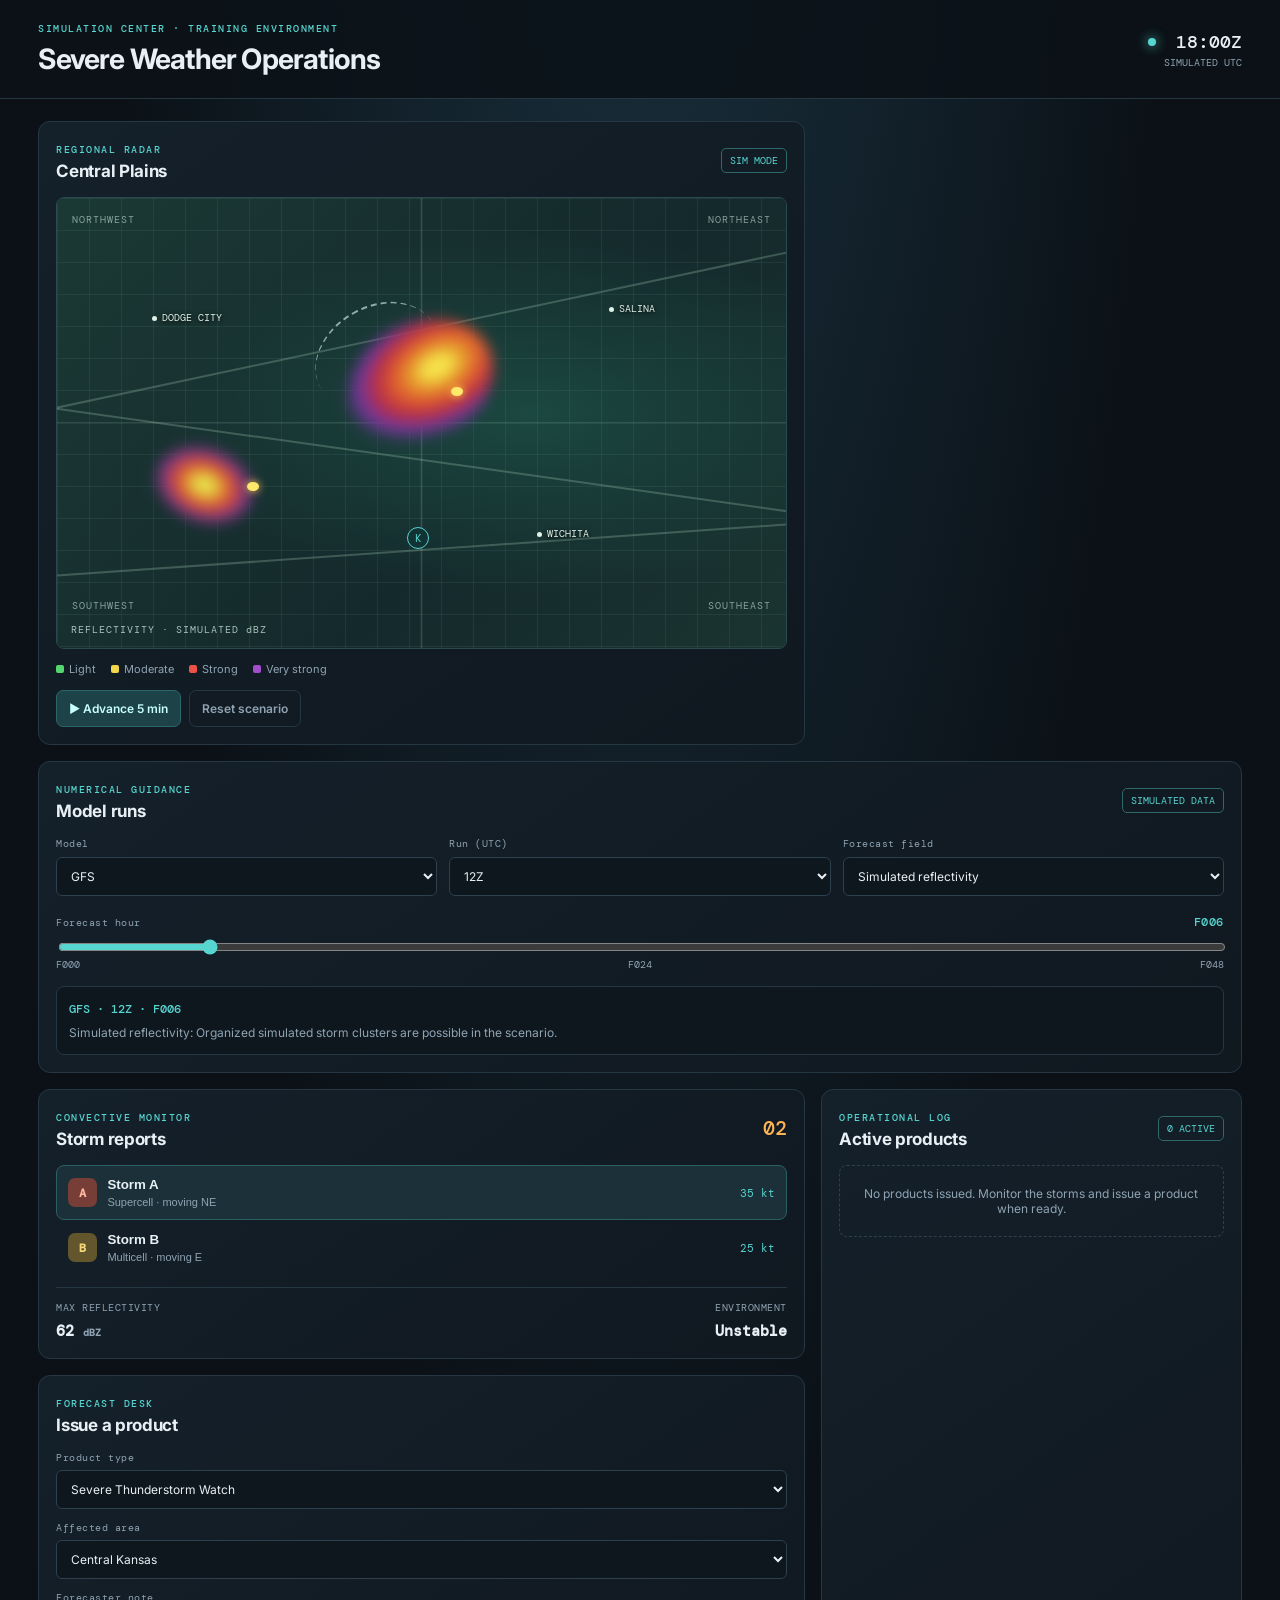
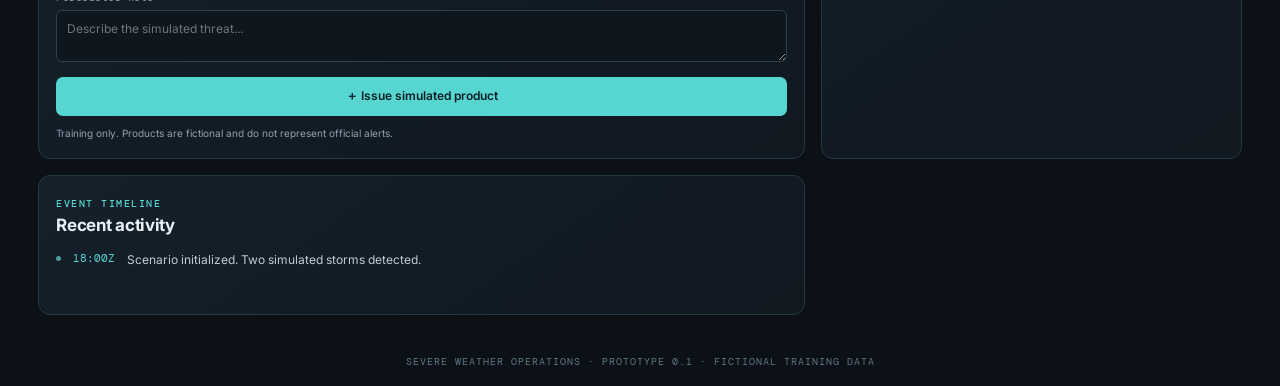
==== frontend/index.html @ 9a671270 "Load app.js as a module entry point" ====
<!doctype html>
<html lang="en">
<head>
  <meta charset="utf-8">
  <meta name="viewport" content="width=device-width, initial-scale=1">
  <meta name="theme-color" content="#101820">
  <title>Severe Weather Operations</title>
  <link rel="stylesheet" href="css/style.css">
</head>
<body>
  <header class="topbar">
    <div><div class="eyebrow">SIMULATION CENTER · TRAINING ENVIRONMENT</div><h1>Severe Weather Operations</h1></div>
    <div class="clock"><span class="live-dot"></span><span id="sim-time">18:00Z</span><small>SIMULATED UTC</small></div>
  </header>
  <main class="layout">
    <section class="map-panel panel">
      <div class="panel-head"><div><span class="eyebrow">REGIONAL RADAR</span><h2>Central Plains</h2></div><span class="pill">SIM MODE</span></div>
      <div class="map-wrap">
        <div class="map-grid" id="map-grid" aria-label="Simulated radar map">
          <div class="map-label label-nw">NORTHWEST</div><div class="map-label label-ne">NORTHEAST</div>
          <div class="map-label label-sw">SOUTHWEST</div><div class="map-label label-se">SOUTHEAST</div>
          <div class="state-line line-one"></div><div class="state-line line-two"></div><div class="state-line line-three"></div>
          <div class="storm storm-a" title="Storm A"></div><div class="storm storm-b" title="Storm B"></div>
          <div class="storm-core core-a"></div><div class="storm-core core-b"></div>
          <div class="storm-track"></div>
          <div class="city city-one">DODGE CITY</div><div class="city city-two">SALINA</div><div class="city city-three">WICHITA</div>
          <div class="radar-site">K</div>
          <div class="map-footer">REFLECTIVITY · SIMULATED dBZ</div>
        </div>
      </div>
      <div class="legend"><span><i class="legend-swatch green"></i>Light</span><span><i class="legend-swatch yellow"></i>Moderate</span><span><i class="legend-swatch red"></i>Strong</span><span><i class="legend-swatch purple"></i>Very strong</span></div>
      <div class="map-controls"><button id="advance-btn" class="button secondary">▶ Advance 5 min</button><button id="reset-btn" class="button ghost">Reset scenario</button></div>
    </section>
    <section class="panel model-panel">
      <div class="panel-head"><div><span class="eyebrow">NUMERICAL GUIDANCE</span><h2>Model runs</h2></div><span class="pill">SIMULATED DATA</span></div>
      <div class="model-controls">
        <div><label for="model-name">Model</label><select id="model-name"><option value="GFS">GFS</option><option value="ECMWF">ECMWF</option><option value="ICON">ICON</option></select></div>
        <div><label for="model-run">Run (UTC)</label><select id="model-run"><option>00Z</option><option>06Z</option><option selected>12Z</option><option>18Z</option></select></div>
        <div><label for="model-field">Forecast field</label><select id="model-field"><option value="reflectivity">Simulated reflectivity</option><option value="cape">CAPE</option><option value="shear">0–6 km bulk shear</option><option value="precip">Accumulated precipitation</option></select></div>
      </div>
      <div class="forecast-step"><label for="forecast-hour">Forecast hour <strong id="forecast-hour-label">F006</strong></label><input id="forecast-hour" type="range" min="0" max="48" step="3" value="6"><div class="range-labels"><span>F000</span><span>F024</span><span>F048</span></div></div>
      <div class="model-summary" aria-live="polite"><strong id="model-summary-title">GFS · 12Z · F006</strong><p id="model-summary-text">Simulated guidance only. Select a field and forecast hour to inspect the scenario.</p></div>
    </section>
    <aside class="side-column">
      <section class="panel storm-panel"><div class="panel-head"><div><span class="eyebrow">CONVECTIVE MONITOR</span><h2>Storm reports</h2></div><span id="storm-count" class="count">02</span></div>
        <button class="storm-row selected" data-storm="A"><span class="storm-icon">A</span><span><strong>Storm A</strong><small>Supercell · moving NE</small></span><b id="storm-a-speed">35 kt</b></button>
        <button class="storm-row" data-storm="B"><span class="storm-icon storm-icon-b">B</span><span><strong>Storm B</strong><small>Multicell · moving E</small></span><b>25 kt</b></button>
        <div class="metrics"><div><small>MAX REFLECTIVITY</small><strong id="max-dbz">62 <em>dBZ</em></strong></div><div><small>ENVIRONMENT</small><strong>Unstable</strong></div></div>
      </section>
      <section class="panel products-panel"><div class="panel-head"><div><span class="eyebrow">FORECAST DESK</span><h2>Issue a product</h2></div></div>
        <label for="product-type">Product type</label><select id="product-type"><option value="Watch">Severe Thunderstorm Watch</option><option value="Warning">Severe Thunderstorm Warning</option><option value="Statement">Storm Statement</option><option value="Discussion">Mesoscale Discussion</option></select>
        <label for="product-area">Affected area</label><select id="product-area"><option>Central Kansas</option><option>South-central Kansas</option><option>North-central Kansas</option><option>Entire forecast area</option></select>
        <label for="product-text">Forecaster note</label><textarea id="product-text" rows="2" placeholder="Describe the simulated threat..."></textarea>
        <button id="issue-btn" class="button primary">＋ Issue simulated product</button>
        <p class="fine-print">Training only. Products are fictional and do not represent official alerts.</p>
      </section>
    </aside>
    <section class="panel active-panel"><div class="panel-head"><div><span class="eyebrow">OPERATIONAL LOG</span><h2>Active products</h2></div><span id="product-count" class="pill">0 ACTIVE</span></div><div id="product-list" class="product-list"><div class="empty-state">No products issued. Monitor the storms and issue a product when ready.</div></div></section>
    <section class="panel log-panel"><div class="panel-head"><div><span class="eyebrow">EVENT TIMELINE</span><h2>Recent activity</h2></div></div><ol id="event-log" class="event-log"><li><time>18:00Z</time><span>Scenario initialized. Two simulated storms detected.</span></li></ol></section>
  </main>
  <footer>SEVERE WEATHER OPERATIONS · PROTOTYPE 0.1 · FICTIONAL TRAINING DATA</footer>
  <script type="module" src="js/app.js"></script>
</body>
</html>
---- frontend/css/style.css ----
@import url('https://fonts.googleapis.com/css2?family=DM+Mono:wght@400;500&family=Inter:wght@400;500;600;700;800&display=swap');
:root{
  color-scheme:dark;
  --bg:#0b1117;
  --panel:#121c25;
  --panel2:#17232e;
  --line:#263744;
  --text:#e8f0f5;
  --muted:#8fa3b2;
  --cyan:#57d5d0;
  --orange:#ffb454;
  --red:#ff6868
}
*{
  box-sizing:border-box
}
body{
  margin:0;
  background:radial-gradient(ellipse at 50% -30%,#1b3442 0,transparent 60%),var(--bg);
  color:var(--text);
  font-family:Inter,system-ui,sans-serif;
  font-size:14px
}
.topbar{
  padding:22px 3vw;
  display:flex;
  justify-content:space-between;
  align-items:center;
  border-bottom:1px solid var(--line);
  background:#0b1117d9
}
.eyebrow{
  font:500 10px 'DM Mono',monospace;
  letter-spacing:1.5px;
  color:var(--cyan)
}
h1{
  font-size:clamp(20px,2.2vw,30px);
  margin:7px 0 0;
  letter-spacing:-.8px
}
h2{
  font-size:17px;
  margin:5px 0 0;
  letter-spacing:-.3px
}
.clock{
  text-align:right;
  display:grid;
  grid-template-columns:auto auto;
  gap:2px 8px;
  align-items:center;
  font:500 18px 'DM Mono',monospace
}
.clock small{
  grid-column:2;
  color:var(--muted);
  font:10px 'DM Mono',monospace
}
.live-dot{
  width:8px;
  height:8px;
  border-radius:50%;
  background:var(--cyan);
  box-shadow:0 0 12px var(--cyan)
}
.layout{
  padding:22px 3vw;
  display:grid;
  grid-template-columns:minmax(0,1.55fr) minmax(300px,.85fr);
  gap:16px;
  max-width:1600px;
  margin:auto
}
.panel{
  background:linear-gradient(145deg,#14202a,#101820);
  border:1px solid var(--line);
  border-radius:12px;
  padding:17px;
  min-width:0
}
.panel-head{
  display:flex;
  align-items:center;
  justify-content:space-between;
  margin-bottom:16px
}
.pill{
  font:10px 'DM Mono',monospace;
  color:var(--cyan);
  border:1px solid #2e6868;
  padding:5px 8px;
  border-radius:5px
}
.map-panel{
  grid-row:span 2
}
.map-wrap{
  border:1px solid #2b4a50;
  border-radius:8px;
  overflow:hidden
}
.map-grid{
  height:450px;
  position:relative;
  overflow:hidden;
  background-color:#142c2c;
  background-image:linear-gradient(#7eb8a51a 1px,transparent 1px),linear-gradient(90deg,#7eb8a51a 1px,transparent 1px),radial-gradient(ellipse at 65% 48%,#1b4840 0,transparent 55%),linear-gradient(130deg,#1b3934,#14292c 60%,#1a3430);
  background-size:32px 32px,32px 32px,auto,auto
}
.map-grid:after{
  content:"";
  position:absolute;
  inset:0;
  background:linear-gradient(90deg,transparent 49.8%,#b7d5cb30 50%,transparent 50.2%),linear-gradient(transparent 49.8%,#b7d5cb30 50%,transparent 50.2%);
  pointer-events:none
}
.state-line{
  position:absolute;
  border:1px solid #a3c9b44a;
  transform:rotate(-12deg);
  width:120%;
  left:-10%;
  height:1px
}
.line-one{
  top:29%
}
.line-two{
  top:58%;
  transform:rotate(8deg)
}
.line-three{
  top:78%;
  transform:rotate(-4deg)
}
.map-label,.map-footer{
  position:absolute;
  z-index:2;
  color:#c2ded2a6;
  font:10px 'DM Mono',monospace;
  letter-spacing:1px
}
.label-nw{
  top:15px;
  left:15px
}
.label-ne{
  top:15px;
  right:15px
}
.label-sw{
  bottom:36px;
  left:15px
}
.label-se{
  bottom:36px;
  right:15px
}
.map-footer{
  bottom:12px;
  left:14px;
  color:#c2ded2d9
}
.storm{
  position:absolute;
  width:155px;
  height:118px;
  border-radius:50%;
  filter:blur(7px);
  transform:rotate(-28deg);
  background:radial-gradient(ellipse at 65% 45%,#f6e34b 0 10%,#e7a52d 18%,#df5d2e 32%,#b52d48 47%,#7736a0 58%,transparent 72%);
  z-index:1;
  transition:all .7s
}
.storm-a{
  top:28%;
  left:39%
}
.storm-b{
  top:55%;
  left:13%;
  width:105px;
  height:78px;
  transform:rotate(20deg);
  background:radial-gradient(ellipse at 50% 50%,#e7e44c 0 12%,#df852c 27%,#ce4141 42%,#7c3989 58%,transparent 72%)
}
.storm-core{
  position:absolute;
  z-index:2;
  border-radius:50%;
  background:#ffe86b;
  width:12px;
  height:9px;
  box-shadow:0 0 9px #ffce4b
}
.core-a{
  top:42%;
  left:54%
}
.core-b{
  top:63%;
  left:26%
}
.storm-track{
  position:absolute;
  top:24%;
  left:35%;
  width:130px;
  height:100px;
  border-top:2px dashed #d7f2e7a1;
  border-radius:50%;
  transform:rotate(-30deg);
  z-index:2
}
.city{
  position:absolute;
  color:#e0f1e7;
  font:10px 'DM Mono',monospace;
  z-index:3;
  text-shadow:0 1px 4px #000
}
.city:before{
  content:"";
  display:inline-block;
  width:5px;
  height:5px;
  border-radius:50%;
  background:#e0f1e7;
  margin-right:5px
}
.city-one{
  top:25%;
  left:13%
}
.city-two{
  top:23%;
  right:18%
}
.city-three{
  bottom:24%;
  right:27%
}
.radar-site{
  position:absolute;
  right:49%;
  bottom:22%;
  width:22px;
  height:22px;
  border:1px solid var(--cyan);
  border-radius:50%;
  display:grid;
  place-items:center;
  color:var(--cyan);
  font:11px 'DM Mono';
  z-index:3;
  background:#123333
}
.legend{
  display:flex;
  flex-wrap:wrap;
  gap:15px;
  margin:13px 0;
  color:var(--muted);
  font-size:11px
}
.legend-swatch{
  display:inline-block;
  width:8px;
  height:8px;
  margin-right:5px;
  border-radius:2px
}
.green{
  background:#55d66e
}
.yellow{
  background:#f1d64a
}
.red{
  background:#ee5148
}
.purple{
  background:#a24dcb
}
.map-controls{
  display:flex;
  gap:8px;
  margin-top:14px
}
.button{
  border:1px solid transparent;
  border-radius:7px;
  padding:10px 12px;
  font:600 12px Inter;
  cursor:pointer;
  transition:.15s
}
.button:hover{
  filter:brightness(1.15);
  transform:translateY(-1px)
}
.primary{
  background:var(--cyan);
  color:#082022;
  width:100%;
  margin-top:12px
}
.secondary{
  background:#1d4247;
  color:#c7ffff;
  border-color:#2b666a
}
.ghost{
  background:transparent;
  border-color:var(--line);
  color:var(--muted)
}
.side-column{
  display:grid;
  gap:16px;
  align-content:start
}
.count{
  font:500 20px 'DM Mono';
  color:var(--orange)
}
.storm-row{
  display:flex;
  align-items:center;
  text-align:left;
  gap:10px;
  width:100%;
  padding:11px;
  border:1px solid transparent;
  border-radius:8px;
  background:transparent;
  color:var(--text);
  cursor:pointer
}
.storm-row.selected{
  background:#1b3038;
  border-color:#2b6063
}
.storm-icon{
  width:29px;
  height:29px;
  display:grid;
  place-items:center;
  border-radius:7px;
  background:#763e37;
  color:#ffba9f;
  font:600 12px 'DM Mono'
}
.storm-icon-b{
  background:#63552c;
  color:#f4d77a
}
.storm-row span:nth-child(2){
  display:grid;
  gap:4px;
  flex:1
}
.storm-row small{
  color:var(--muted);
  font-size:11px
}
.storm-row b{
  font:11px 'DM Mono';
  color:var(--cyan)
}
.metrics{
  border-top:1px solid var(--line);
  margin-top:12px;
  padding-top:13px;
  display:flex;
  justify-content:space-between
}
.metrics div{
  display:grid;
  gap:7px
}
.metrics small,.products-panel label{
  font:10px 'DM Mono';
  letter-spacing:.5px;
  color:var(--muted)
}
.metrics strong{
  font:600 15px 'DM Mono'
}
.metrics em{
  font-size:10px;
  color:var(--muted);
  font-style:normal
}
.products-panel label{
  display:block;
  margin:12px 0 6px
}
.products-panel select,.products-panel textarea{
  width:100%;
  background:#0e171e;
  border:1px solid #2c404d;
  border-radius:6px;
  color:var(--text);
  padding:10px;
  font:12px Inter
}
.products-panel textarea{
  resize:vertical
}
.fine-print{
  font-size:10px;
  color:var(--muted);
  line-height:1.5;
  margin:10px 0 0
}
.active-panel,.log-panel{
  min-height:140px
}
.product-list{
  display:grid;
  gap:8px
}
.empty-state{
  padding:20px;
  border:1px dashed #2c414d;
  border-radius:8px;
  text-align:center;
  color:var(--muted);
  font-size:12px
}
.product-card{
  padding:12px;
  border:1px solid var(--line);
  border-radius:8px;
  background:#0e171e;
  display:grid;
  gap:8px
}
.product-top{
  display:flex;
  justify-content:space-between;
  gap:10px
}
.product-top strong{
  font-size:12px
}
.status{
  font:10px 'DM Mono';
  color:var(--cyan)
}
.product-card p{
  margin:0;
  color:var(--muted);
  font-size:12px;
  line-height:1.5
}
.product-actions{
  display:flex;
  gap:8px;
  align-items:center;
  justify-content:space-between;
  color:var(--muted);
  font:10px 'DM Mono'
}
.cancel-btn{
  border:1px solid #743f43;
  background:#2d1c22;
  color:#ff9d9d;
  padding:5px 8px;
  border-radius:5px;
  cursor:pointer
}
.event-log{
  list-style:none;
  padding:0;
  margin:0;
  display:grid;
  gap:10px
}
.event-log li{
  display:flex;
  gap:12px;
  font-size:12px;
  color:#c0cdd6;
  line-height:1.5
}
.event-log time{
  color:var(--cyan);
  font:11px 'DM Mono';
  white-space:nowrap
}
.event-log li:before{
  content:"";
  width:5px;
  height:5px;
  flex:0 0 5px;
  border-radius:50%;
  background:#4b9e9c;
  margin-top:5px;
  order:-1
}
footer{
  text-align:center;
  padding:18px;
  color:#617786;
  font:10px 'DM Mono';
  letter-spacing:1px
}
@media(max-width:900px){
  .layout{
    grid-template-columns:1fr
  }
.map-panel{
    grid-row:auto
  }
.side-column{
    grid-template-columns:1fr 1fr
  }
.map-grid{
    height:380px
  }
}
@media(max-width:600px){
  .topbar{
    padding:17px
  }
.layout{
    padding:12px;
    gap:12px
  }
.side-column{
    grid-template-columns:1fr
  }
.map-grid{
    height:330px
  }
.panel{
    padding:13px
  }
.clock{
    font-size:14px
  }
.eyebrow{
    font-size:9px
  }
.legend{
    gap:9px
  }
}

/* Model guidance controls: all values are explicitly simulated, not real model output. */
.model-panel { grid-column: 1 / -1; }
.model-controls { display:grid; grid-template-columns:repeat(3,minmax(0,1fr)); gap:12px; }
.model-controls label,.forecast-step label { display:block; margin:0 0 7px; color:var(--muted); font:10px 'DM Mono',monospace; letter-spacing:.5px; }
.model-controls select { width:100%; background:#0e171e; border:1px solid #2c404d; border-radius:6px; color:var(--text); padding:10px; font:12px Inter,sans-serif; }
.forecast-step { margin-top:18px; }
.forecast-step label { display:flex; justify-content:space-between; align-items:center; }
.forecast-step label strong { color:var(--cyan); font:500 12px 'DM Mono',monospace; }
.forecast-step input { width:100%; accent-color:var(--cyan); }
.range-labels { display:flex; justify-content:space-between; color:var(--muted); font:10px 'DM Mono',monospace; }
.model-summary { margin-top:15px; padding:12px; border:1px solid var(--line); border-radius:8px; background:#0e171e; }
.model-summary strong { color:var(--cyan); font:500 12px 'DM Mono',monospace; }
.model-summary p { margin:7px 0 0; color:var(--muted); font-size:12px; line-height:1.5; }
@media(max-width:600px) { .model-controls { grid-template-columns:1fr; } }
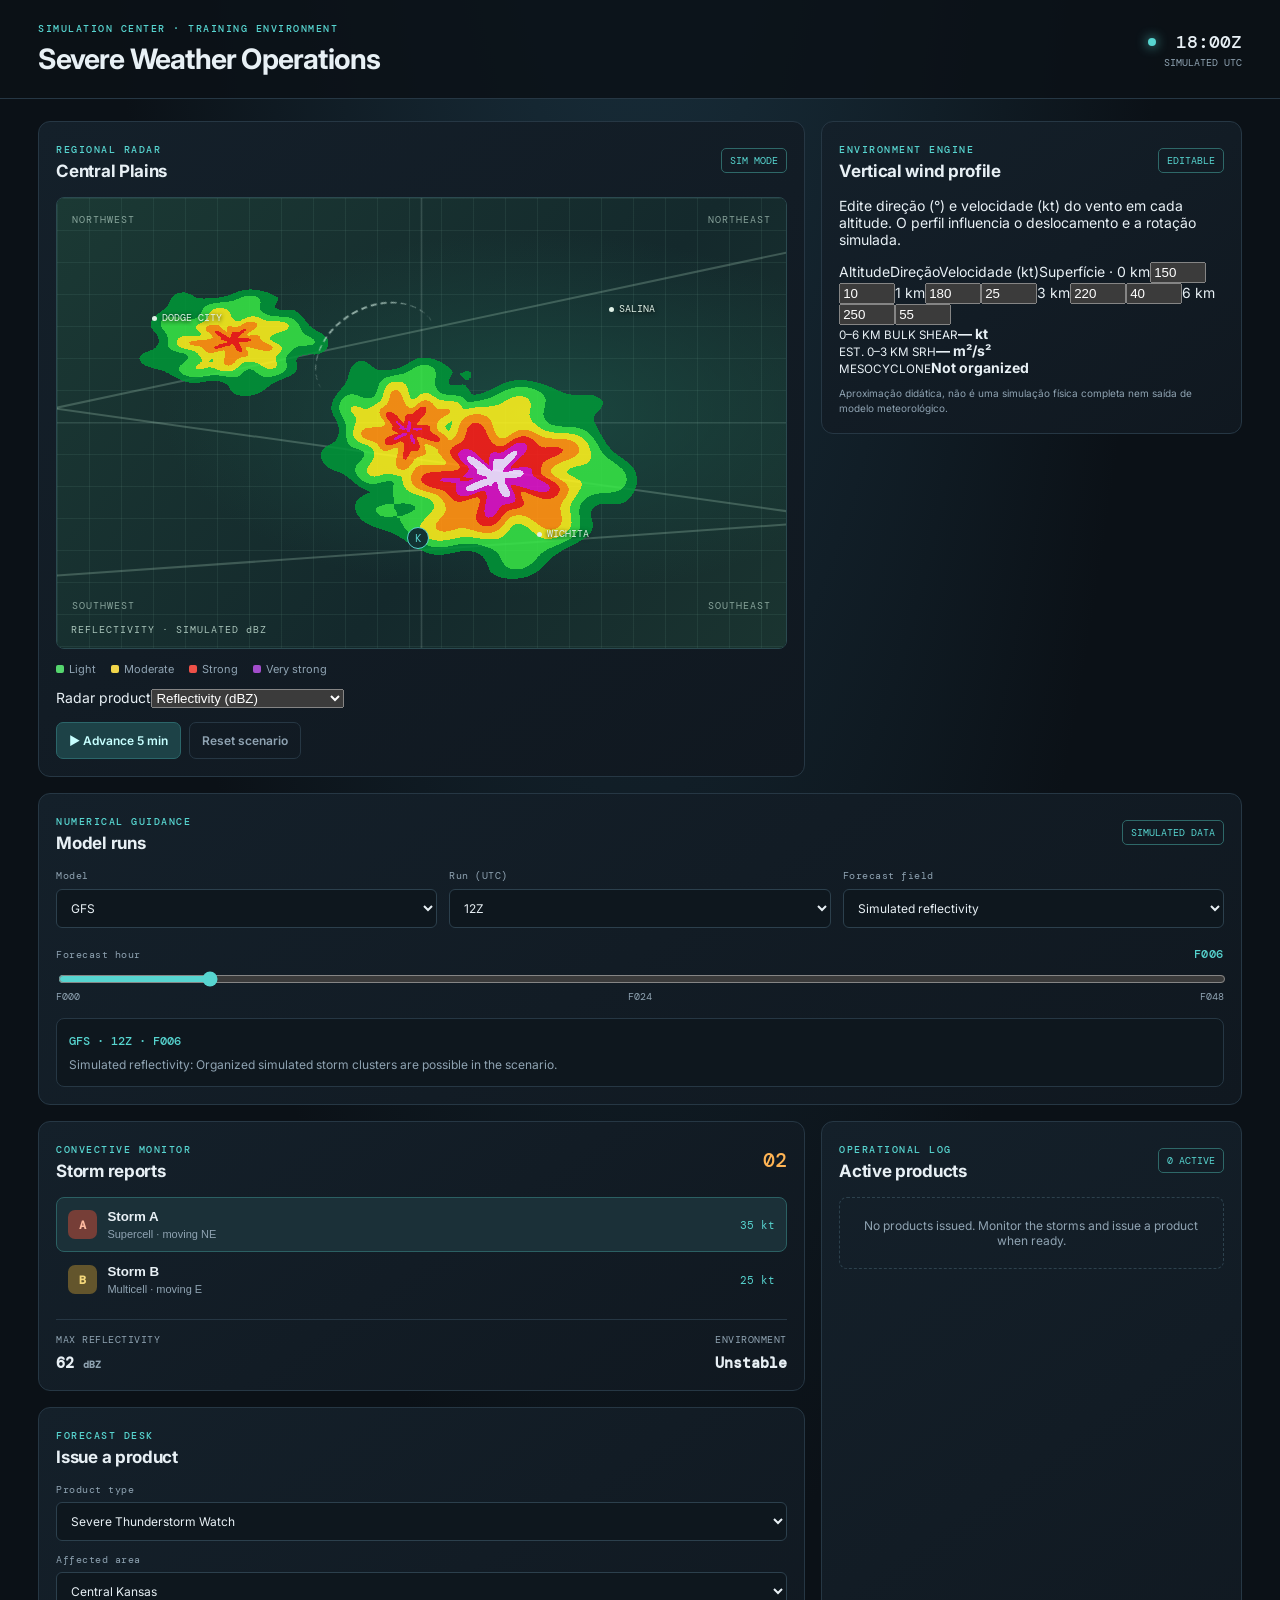
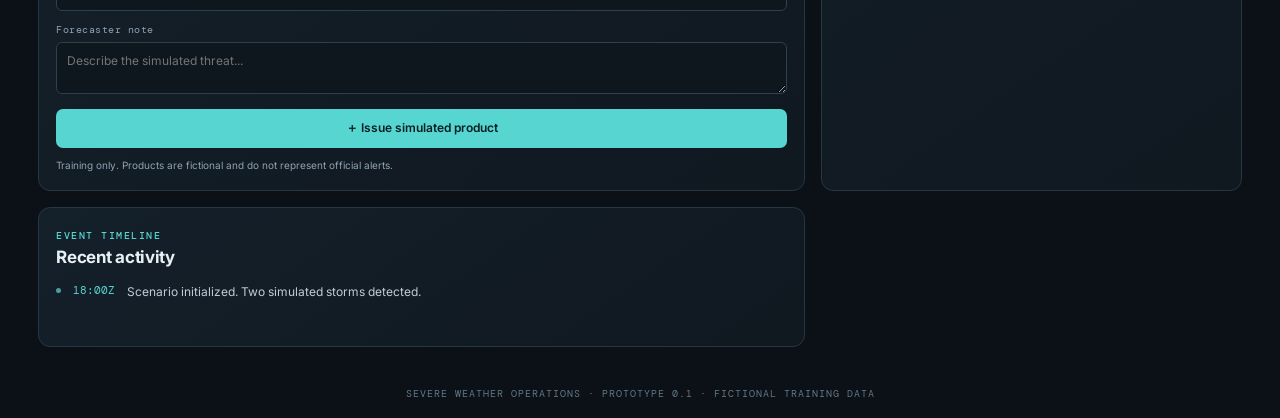
==== commit 861aa54e: "Implement editable wind profile and evolving simulated radar" ====
--- a/frontend/index.html
+++ b/frontend/index.html
@@ -25,12 +25,13 @@
           <div class="storm-track"></div>
           <div class="city city-one">DODGE CITY</div><div class="city city-two">SALINA</div><div class="city city-three">WICHITA</div>
           <div class="radar-site">K</div>
-          <div class="map-footer">REFLECTIVITY · SIMULATED dBZ</div>
+          <div class="map-footer" id="radar-footer">REFLECTIVITY · SIMULATED dBZ</div>
         </div>
       </div>
       <div class="legend"><span><i class="legend-swatch green"></i>Light</span><span><i class="legend-swatch yellow"></i>Moderate</span><span><i class="legend-swatch red"></i>Strong</span><span><i class="legend-swatch purple"></i>Very strong</span></div>
-      <div class="map-controls"><button id="advance-btn" class="button secondary">▶ Advance 5 min</button><button id="reset-btn" class="button ghost">Reset scenario</button></div>
+      <div class="radar-toolbar"><label for="radar-mode">Radar product</label><select id="radar-mode"><option value="reflectivity">Reflectivity (dBZ)</option><option value="velocity">Storm-relative velocity (SRV)</option></select></div><div class="map-controls"><button id="advance-btn" class="button secondary">▶ Advance 5 min</button><button id="reset-btn" class="button ghost">Reset scenario</button></div>
     </section>
+    <section class="panel wind-panel"><div class="panel-head"><div><span class="eyebrow">ENVIRONMENT ENGINE</span><h2>Vertical wind profile</h2></div><span class="pill">EDITABLE</span></div><p class="wind-intro">Edite direção (°) e velocidade (kt) do vento em cada altitude. O perfil influencia o deslocamento e a rotação simulada.</p><div class="wind-grid"><span>Altitude</span><span>Direção</span><span>Velocidade (kt)</span><label>Superfície · 0 km</label><input id="wind-dir-0" type="number" min="0" max="359" value="150"><input id="wind-spd-0" type="number" min="0" max="150" value="10"><label>1 km</label><input id="wind-dir-1" type="number" min="0" max="359" value="180"><input id="wind-spd-1" type="number" min="0" max="150" value="25"><label>3 km</label><input id="wind-dir-3" type="number" min="0" max="359" value="220"><input id="wind-spd-3" type="number" min="0" max="150" value="40"><label>6 km</label><input id="wind-dir-6" type="number" min="0" max="359" value="250"><input id="wind-spd-6" type="number" min="0" max="150" value="55"></div><div class="wind-metrics"><div><small>0–6 KM BULK SHEAR</small><strong id="bulk-shear">— kt</strong></div><div><small>EST. 0–3 KM SRH</small><strong id="srh-value">— m²/s²</strong></div><div><small>MESOCYCLONE</small><strong id="rotation-status">Not organized</strong></div></div><p class="fine-print">Aproximação didática, não é uma simulação física completa nem saída de modelo meteorológico.</p></section>
     <section class="panel model-panel">
       <div class="panel-head"><div><span class="eyebrow">NUMERICAL GUIDANCE</span><h2>Model runs</h2></div><span class="pill">SIMULATED DATA</span></div>
       <div class="model-controls">
--- a/frontend/css/style.css
+++ b/frontend/css/style.css
@@ -564,3 +564,15 @@
 .model-summary strong { color:var(--cyan); font:500 12px 'DM Mono',monospace; }
 .model-summary p { margin:7px 0 0; color:var(--muted); font-size:12px; line-height:1.5; }
 @media(max-width:600px) { .model-controls { grid-template-columns:1fr; } }
+
+/* WebGL2 radar layer: GLSL owns the reflectivity colors when available. */
+#radar-gl {
+  position:absolute;
+  inset:0;
+  z-index:1;
+  width:100%;
+  height:100%;
+  pointer-events:none;
+}
+#radar-gl[hidden] { display:none; }
+.map-grid .storm, .map-grid .storm-core { display:none; }
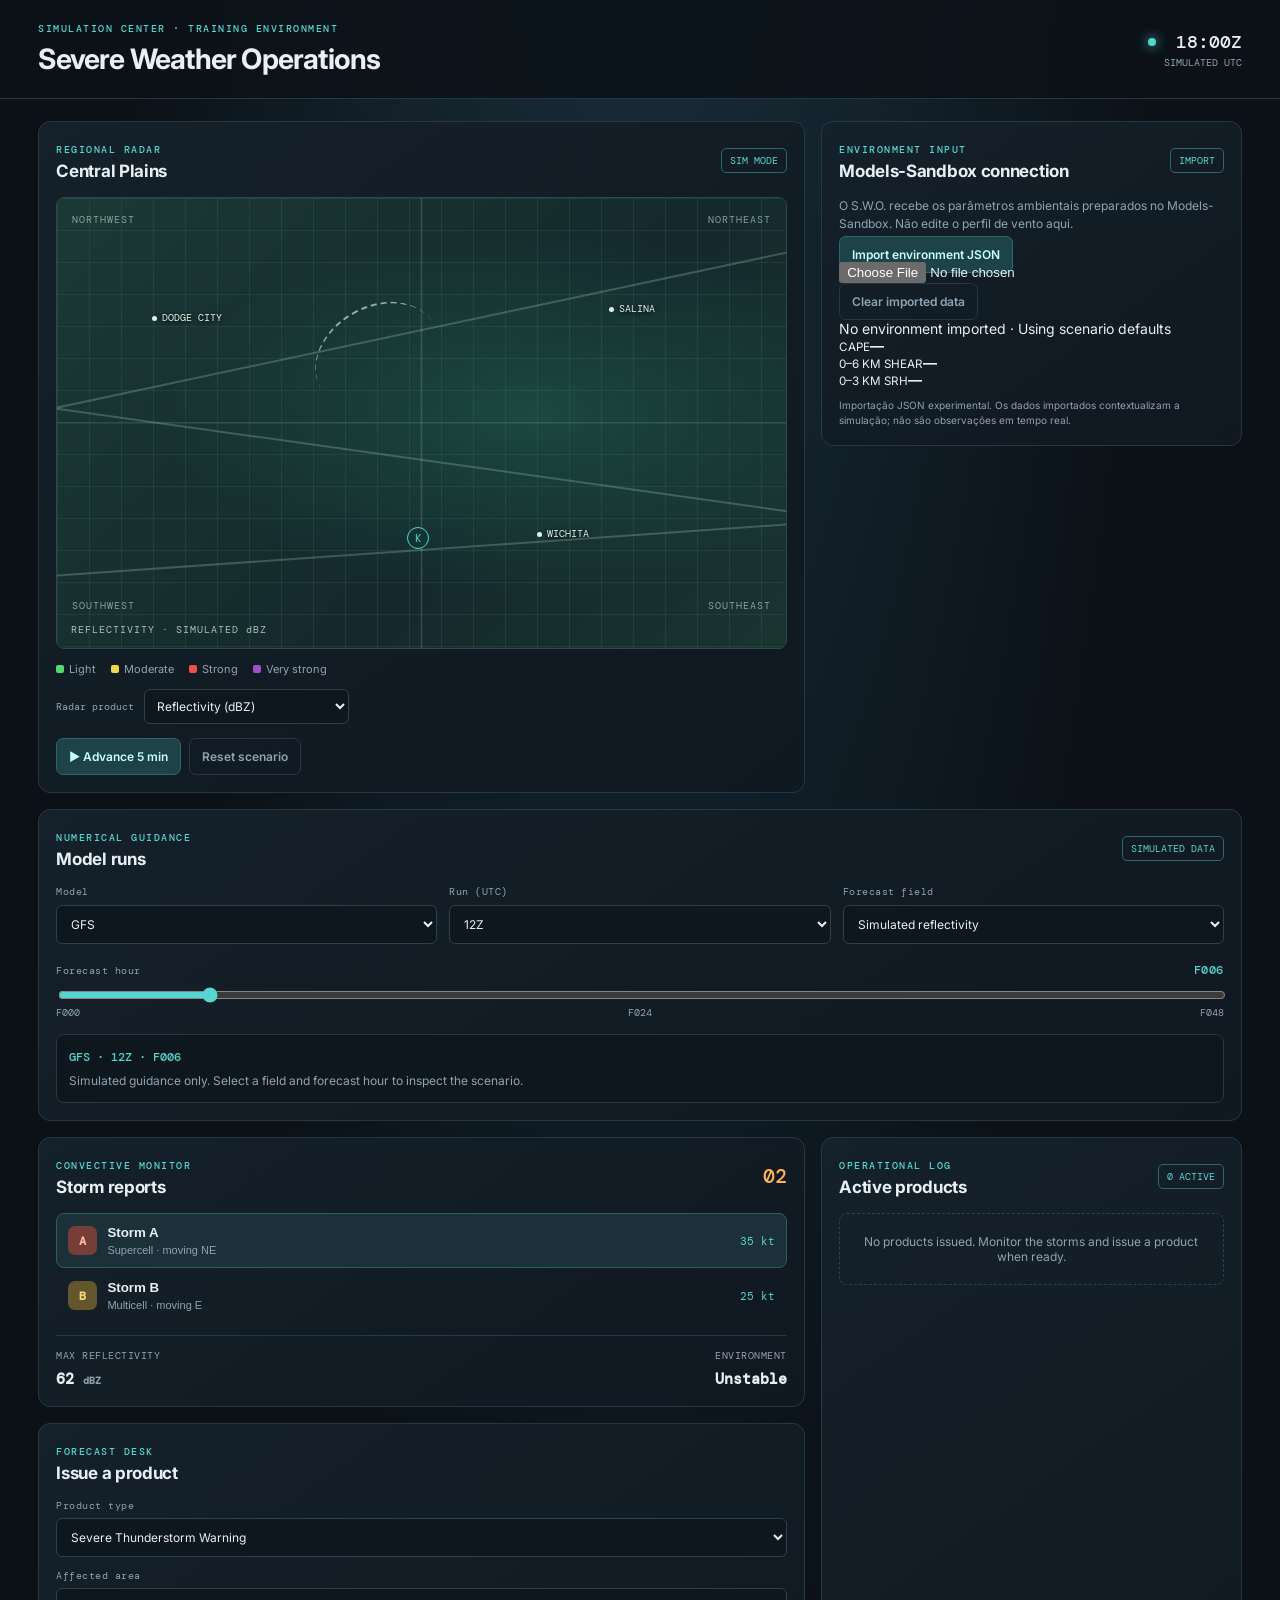
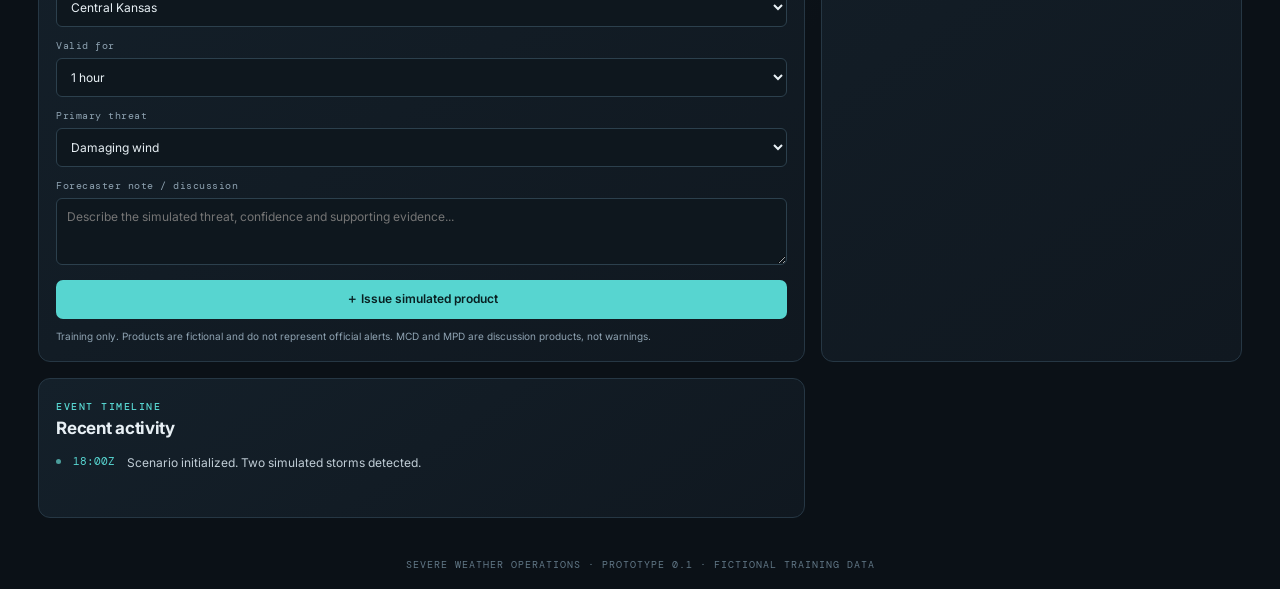
==== commit 62fac485: "Replace wind editor with Models-Sandbox environment import and expand product desk" ====
--- a/frontend/index.html
+++ b/frontend/index.html
@@ -31,7 +31,7 @@
       <div class="legend"><span><i class="legend-swatch green"></i>Light</span><span><i class="legend-swatch yellow"></i>Moderate</span><span><i class="legend-swatch red"></i>Strong</span><span><i class="legend-swatch purple"></i>Very strong</span></div>
       <div class="radar-toolbar"><label for="radar-mode">Radar product</label><select id="radar-mode"><option value="reflectivity">Reflectivity (dBZ)</option><option value="velocity">Storm-relative velocity (SRV)</option></select></div><div class="map-controls"><button id="advance-btn" class="button secondary">▶ Advance 5 min</button><button id="reset-btn" class="button ghost">Reset scenario</button></div>
     </section>
-    <section class="panel wind-panel"><div class="panel-head"><div><span class="eyebrow">ENVIRONMENT ENGINE</span><h2>Vertical wind profile</h2></div><span class="pill">EDITABLE</span></div><p class="wind-intro">Edite direção (°) e velocidade (kt) do vento em cada altitude. O perfil influencia o deslocamento e a rotação simulada.</p><div class="wind-grid"><span>Altitude</span><span>Direção</span><span>Velocidade (kt)</span><label>Superfície · 0 km</label><input id="wind-dir-0" type="number" min="0" max="359" value="150"><input id="wind-spd-0" type="number" min="0" max="150" value="10"><label>1 km</label><input id="wind-dir-1" type="number" min="0" max="359" value="180"><input id="wind-spd-1" type="number" min="0" max="150" value="25"><label>3 km</label><input id="wind-dir-3" type="number" min="0" max="359" value="220"><input id="wind-spd-3" type="number" min="0" max="150" value="40"><label>6 km</label><input id="wind-dir-6" type="number" min="0" max="359" value="250"><input id="wind-spd-6" type="number" min="0" max="150" value="55"></div><div class="wind-metrics"><div><small>0–6 KM BULK SHEAR</small><strong id="bulk-shear">— kt</strong></div><div><small>EST. 0–3 KM SRH</small><strong id="srh-value">— m²/s²</strong></div><div><small>MESOCYCLONE</small><strong id="rotation-status">Not organized</strong></div></div><p class="fine-print">Aproximação didática, não é uma simulação física completa nem saída de modelo meteorológico.</p></section>
+    <section class="panel environment-panel"><div class="panel-head"><div><span class="eyebrow">ENVIRONMENT INPUT</span><h2>Models-Sandbox connection</h2></div><span class="pill">IMPORT</span></div><p class="wind-intro">O S.W.O. recebe os parâmetros ambientais preparados no Models-Sandbox. Não edite o perfil de vento aqui.</p><div class="environment-actions"><label class="button secondary" for="environment-file">Import environment JSON</label><input id="environment-file" type="file" accept=".json,application/json"><button id="clear-environment" class="button ghost" type="button">Clear imported data</button></div><div id="environment-status" class="environment-status">No environment imported · Using scenario defaults</div><div class="environment-metrics"><div><small>CAPE</small><strong id="env-cape">—</strong></div><div><small>0–6 KM SHEAR</small><strong id="env-shear">—</strong></div><div><small>0–3 KM SRH</small><strong id="env-srh">—</strong></div></div><p class="fine-print">Importação JSON experimental. Os dados importados contextualizam a simulação; não são observações em tempo real.</p></section>
     <section class="panel model-panel">
       <div class="panel-head"><div><span class="eyebrow">NUMERICAL GUIDANCE</span><h2>Model runs</h2></div><span class="pill">SIMULATED DATA</span></div>
       <div class="model-controls">
@@ -49,11 +49,17 @@
         <div class="metrics"><div><small>MAX REFLECTIVITY</small><strong id="max-dbz">62 <em>dBZ</em></strong></div><div><small>ENVIRONMENT</small><strong>Unstable</strong></div></div>
       </section>
       <section class="panel products-panel"><div class="panel-head"><div><span class="eyebrow">FORECAST DESK</span><h2>Issue a product</h2></div></div>
-        <label for="product-type">Product type</label><select id="product-type"><option value="Watch">Severe Thunderstorm Watch</option><option value="Warning">Severe Thunderstorm Warning</option><option value="Statement">Storm Statement</option><option value="Discussion">Mesoscale Discussion</option></select>
+        <label for="product-type">Product type</label><select id="product-type">
+          <optgroup label="Warnings"><option>Severe Thunderstorm Warning</option><option>Tornado Warning</option><option>PDS Tornado Warning</option><option>Tornado Emergency</option><option>Flash Flood Warning</option><option>Flash Flood Emergency</option></optgroup>
+          <optgroup label="Discussions"><option>Mesoscale Convective Discussion (MCD)</option><option>Mesoscale Precipitation Discussion (MPD)</option></optgroup>
+          <optgroup label="Statements and watches"><option>Special Weather Statement</option><option>Flood Watch</option><option>Flood Advisory</option></optgroup>
+        </select>
         <label for="product-area">Affected area</label><select id="product-area"><option>Central Kansas</option><option>South-central Kansas</option><option>North-central Kansas</option><option>Entire forecast area</option></select>
-        <label for="product-text">Forecaster note</label><textarea id="product-text" rows="2" placeholder="Describe the simulated threat..."></textarea>
+        <label for="product-duration">Valid for</label><select id="product-duration"><option value="30">30 minutes</option><option value="60" selected>1 hour</option><option value="90">1 hour 30 minutes</option><option value="120">2 hours</option><option value="180">3 hours</option><option value="360">6 hours</option><option value="720">12 hours</option></select>
+        <label for="product-threat">Primary threat</label><select id="product-threat"><option>Damaging wind</option><option>Large hail</option><option>Tornado</option><option>Flash flooding</option><option>Heavy rainfall</option><option>Multiple hazards</option><option>Situational awareness</option></select>
+        <label for="product-text">Forecaster note / discussion</label><textarea id="product-text" rows="3" placeholder="Describe the simulated threat, confidence and supporting evidence..."></textarea>
         <button id="issue-btn" class="button primary">＋ Issue simulated product</button>
-        <p class="fine-print">Training only. Products are fictional and do not represent official alerts.</p>
+        <p class="fine-print">Training only. Products are fictional and do not represent official alerts. MCD and MPD are discussion products, not warnings.</p>
       </section>
     </aside>
     <section class="panel active-panel"><div class="panel-head"><div><span class="eyebrow">OPERATIONAL LOG</span><h2>Active products</h2></div><span id="product-count" class="pill">0 ACTIVE</span></div><div id="product-list" class="product-list"><div class="empty-state">No products issued. Monitor the storms and issue a product when ready.</div></div></section>
--- a/frontend/css/style.css
+++ b/frontend/css/style.css
@@ -576,3 +576,15 @@
 }
 #radar-gl[hidden] { display:none; }
 .map-grid .storm, .map-grid .storm-core { display:none; }
+
+/* Interactive radar + editable wind profile */
+#radar-gl{position:absolute;inset:0;z-index:1;width:100%;height:100%;pointer-events:none}
+.map-grid .storm,.map-grid .storm-core{display:none}
+.radar-toolbar{display:flex;align-items:center;gap:10px;margin-top:12px;color:var(--muted);font:10px 'DM Mono',monospace}
+.radar-toolbar select,.wind-grid input{background:#0e171e;border:1px solid #2c404d;border-radius:6px;color:var(--text);padding:8px;font:12px Inter,sans-serif}
+.wind-panel{grid-column:1/-1}.wind-intro{color:var(--muted);font-size:12px;line-height:1.5}
+.wind-grid{display:grid;grid-template-columns:1.4fr 1fr 1fr;gap:8px;align-items:center;max-width:620px}
+.wind-grid>span{color:var(--cyan);font:10px 'DM Mono',monospace}.wind-grid label{color:var(--muted);font-size:12px}.wind-grid input{width:100%;min-width:0}
+.wind-metrics{display:flex;flex-wrap:wrap;gap:28px;margin-top:18px;padding-top:14px;border-top:1px solid var(--line)}
+.wind-metrics div{display:grid;gap:6px}.wind-metrics small{color:var(--muted);font:10px 'DM Mono',monospace}.wind-metrics strong{font:600 14px 'DM Mono',monospace;color:var(--cyan)}
+@media(max-width:600px){.wind-grid{grid-template-columns:1.2fr 1fr 1fr}.wind-grid label{font-size:10px}.wind-metrics{gap:14px}}
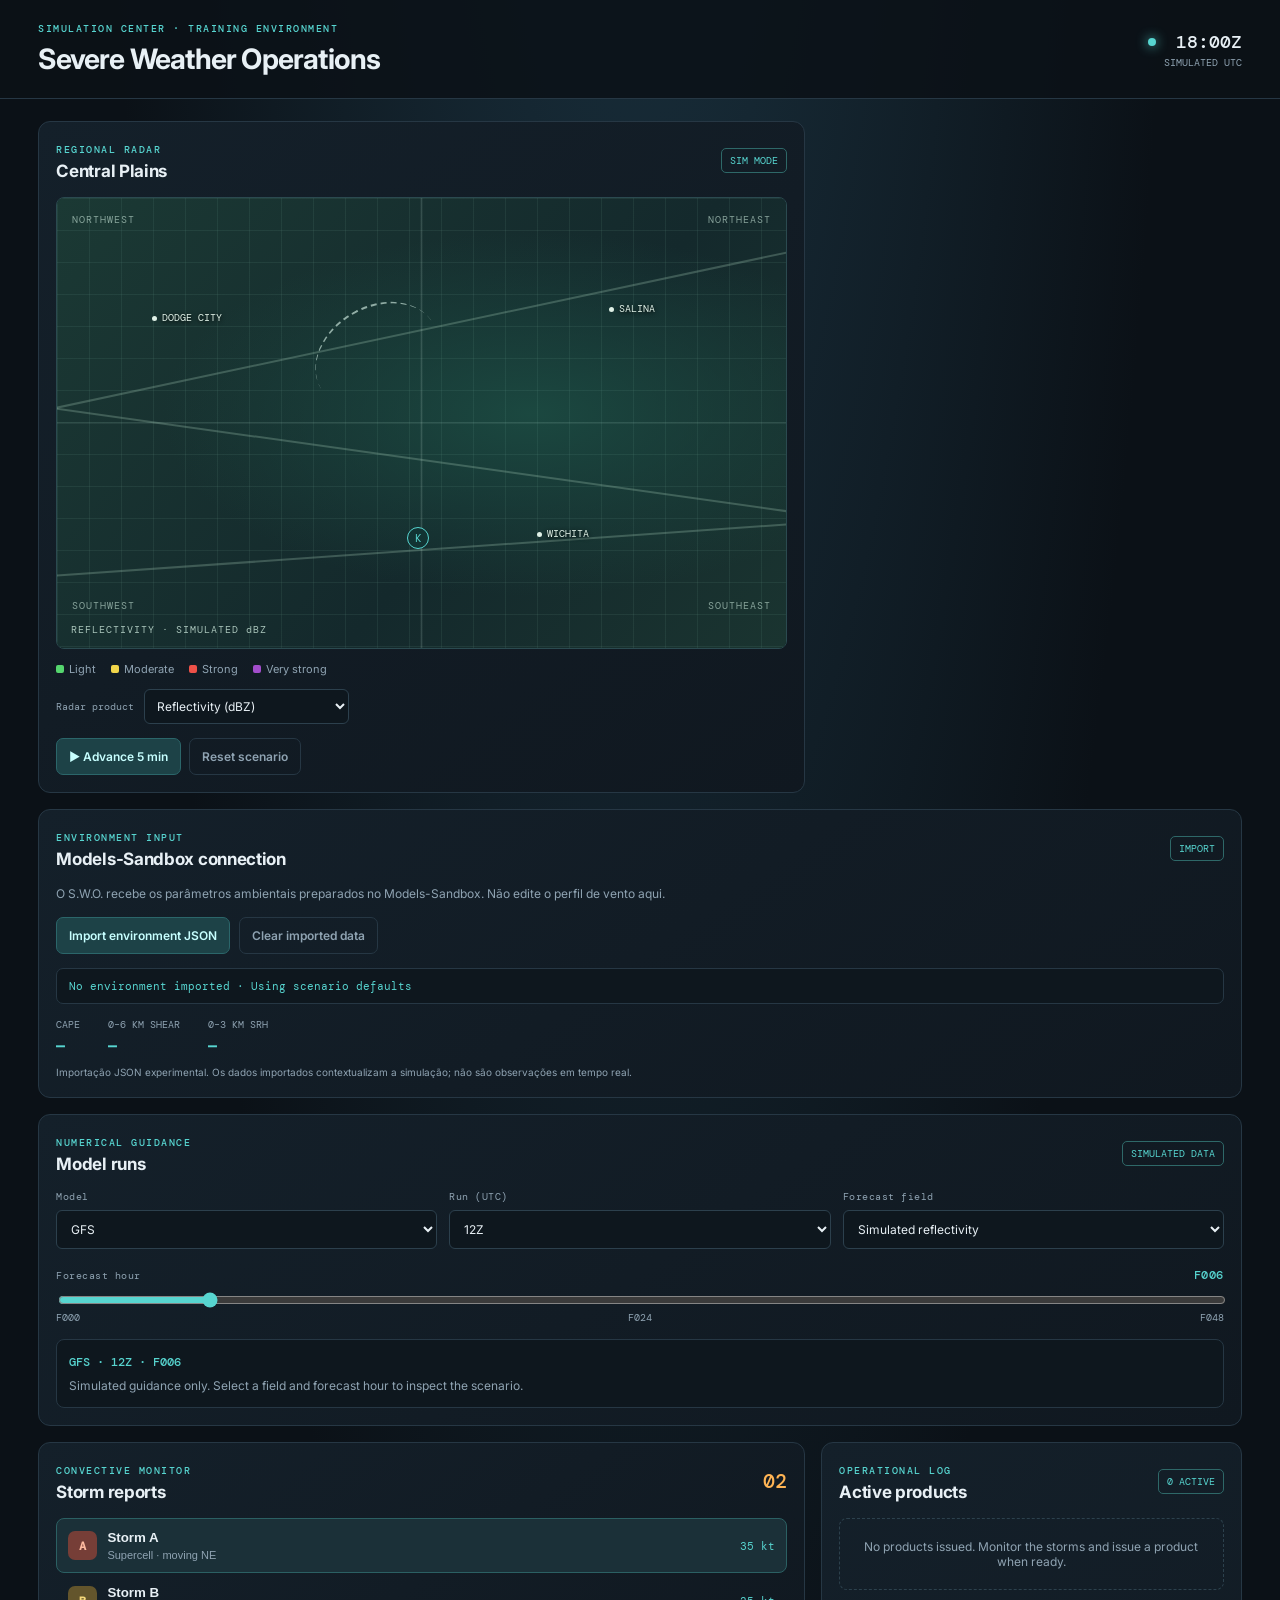
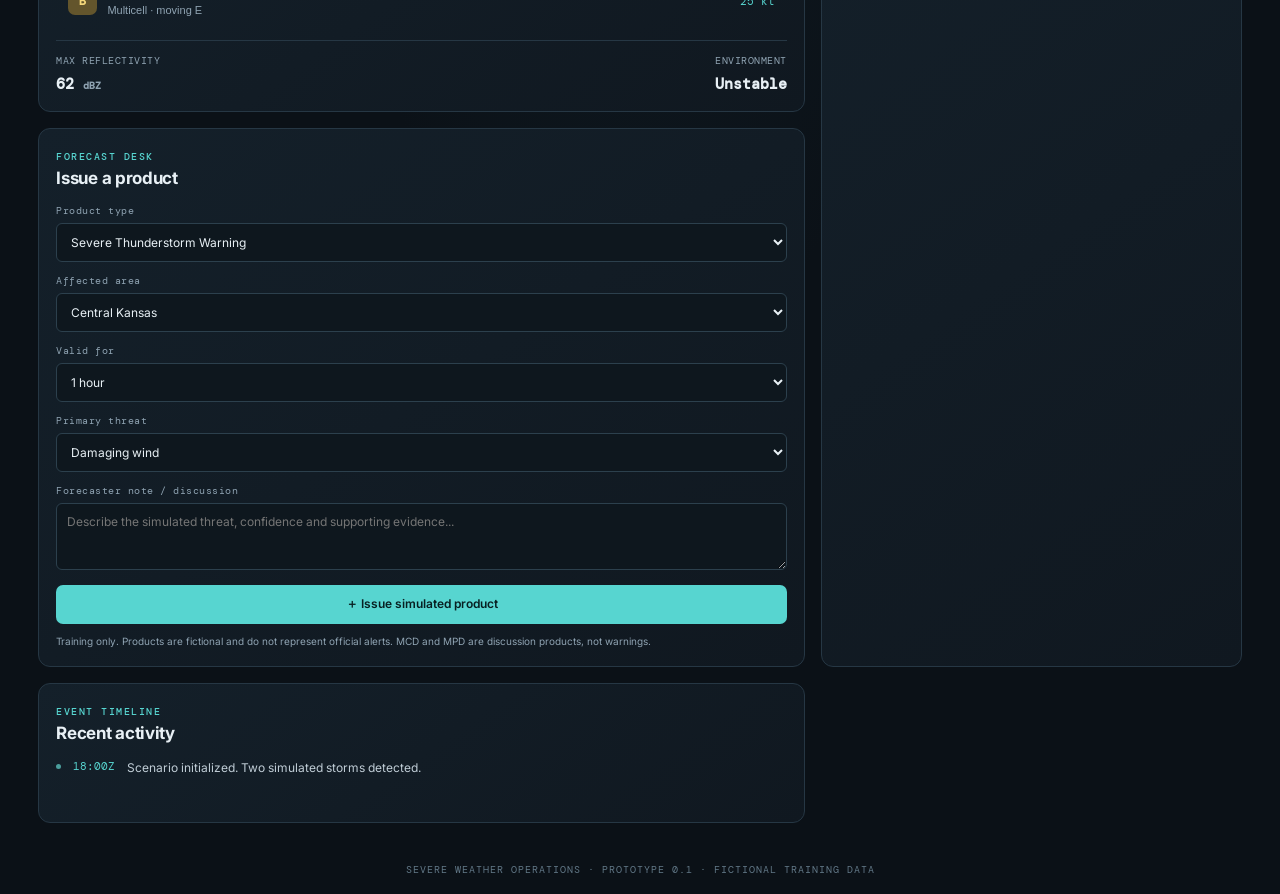
==== commit 9a1df7af: "Add hail size and wind gust fields to severe statement and warning form" ====
--- a/frontend/index.html
+++ b/frontend/index.html
@@ -56,6 +56,12 @@
         </select>
         <label for="product-area">Affected area</label><select id="product-area"><option>Central Kansas</option><option>South-central Kansas</option><option>North-central Kansas</option><option>Entire forecast area</option></select>
         <label for="product-duration">Valid for</label><select id="product-duration"><option value="30">30 minutes</option><option value="60" selected>1 hour</option><option value="90">1 hour 30 minutes</option><option value="120">2 hours</option><option value="180">3 hours</option><option value="360">6 hours</option><option value="720">12 hours</option></select>
+        <div id="severe-parameters" class="severe-parameters" hidden>
+          <div class="parameter-heading">Severe storm parameters</div>
+          <label for="hail-size">Hail size (inches)</label><input id="hail-size" type="number" min="0" max="8" step="0.25" placeholder="e.g. 1.00">
+          <label for="wind-speed">Wind gust (mph)</label><input id="wind-speed" type="number" min="0" max="250" step="1" placeholder="e.g. 60">
+          <p class="fine-print">Enter the expected or observed maximum hail size and wind gust for this product.</p>
+        </div>
         <label for="product-threat">Primary threat</label><select id="product-threat"><option>Damaging wind</option><option>Large hail</option><option>Tornado</option><option>Flash flooding</option><option>Heavy rainfall</option><option>Multiple hazards</option><option>Situational awareness</option></select>
         <label for="product-text">Forecaster note / discussion</label><textarea id="product-text" rows="3" placeholder="Describe the simulated threat, confidence and supporting evidence..."></textarea>
         <button id="issue-btn" class="button primary">＋ Issue simulated product</button>
--- a/frontend/css/style.css
+++ b/frontend/css/style.css
@@ -588,3 +588,17 @@
 .wind-metrics{display:flex;flex-wrap:wrap;gap:28px;margin-top:18px;padding-top:14px;border-top:1px solid var(--line)}
 .wind-metrics div{display:grid;gap:6px}.wind-metrics small{color:var(--muted);font:10px 'DM Mono',monospace}.wind-metrics strong{font:600 14px 'DM Mono',monospace;color:var(--cyan)}
 @media(max-width:600px){.wind-grid{grid-template-columns:1.2fr 1fr 1fr}.wind-grid label{font-size:10px}.wind-metrics{gap:14px}}
+
+/* Environment import and operational product lifecycle */
+.environment-panel { grid-column:1/-1; }
+.environment-actions { display:flex; flex-wrap:wrap; align-items:center; gap:9px; margin:14px 0; }
+#environment-file { position:absolute; width:1px; height:1px; opacity:0; overflow:hidden; }
+.environment-status { padding:10px 12px; border:1px solid var(--line); border-radius:7px; background:#0e171e; color:var(--cyan); font:11px 'DM Mono',monospace; }
+.environment-metrics { display:flex; flex-wrap:wrap; gap:28px; margin-top:14px; }
+.environment-metrics div { display:grid; gap:6px; }
+.environment-metrics small { color:var(--muted); font:10px 'DM Mono',monospace; }
+.environment-metrics strong { color:var(--cyan); font:600 14px 'DM Mono',monospace; }
+.product-actions { flex-wrap:wrap; }
+.product-actions button { font:10px Inter,sans-serif; }
+.products-panel optgroup { color:var(--cyan); }
+@media(max-width:600px) { .environment-metrics { gap:14px; } .product-actions { gap:6px; } }
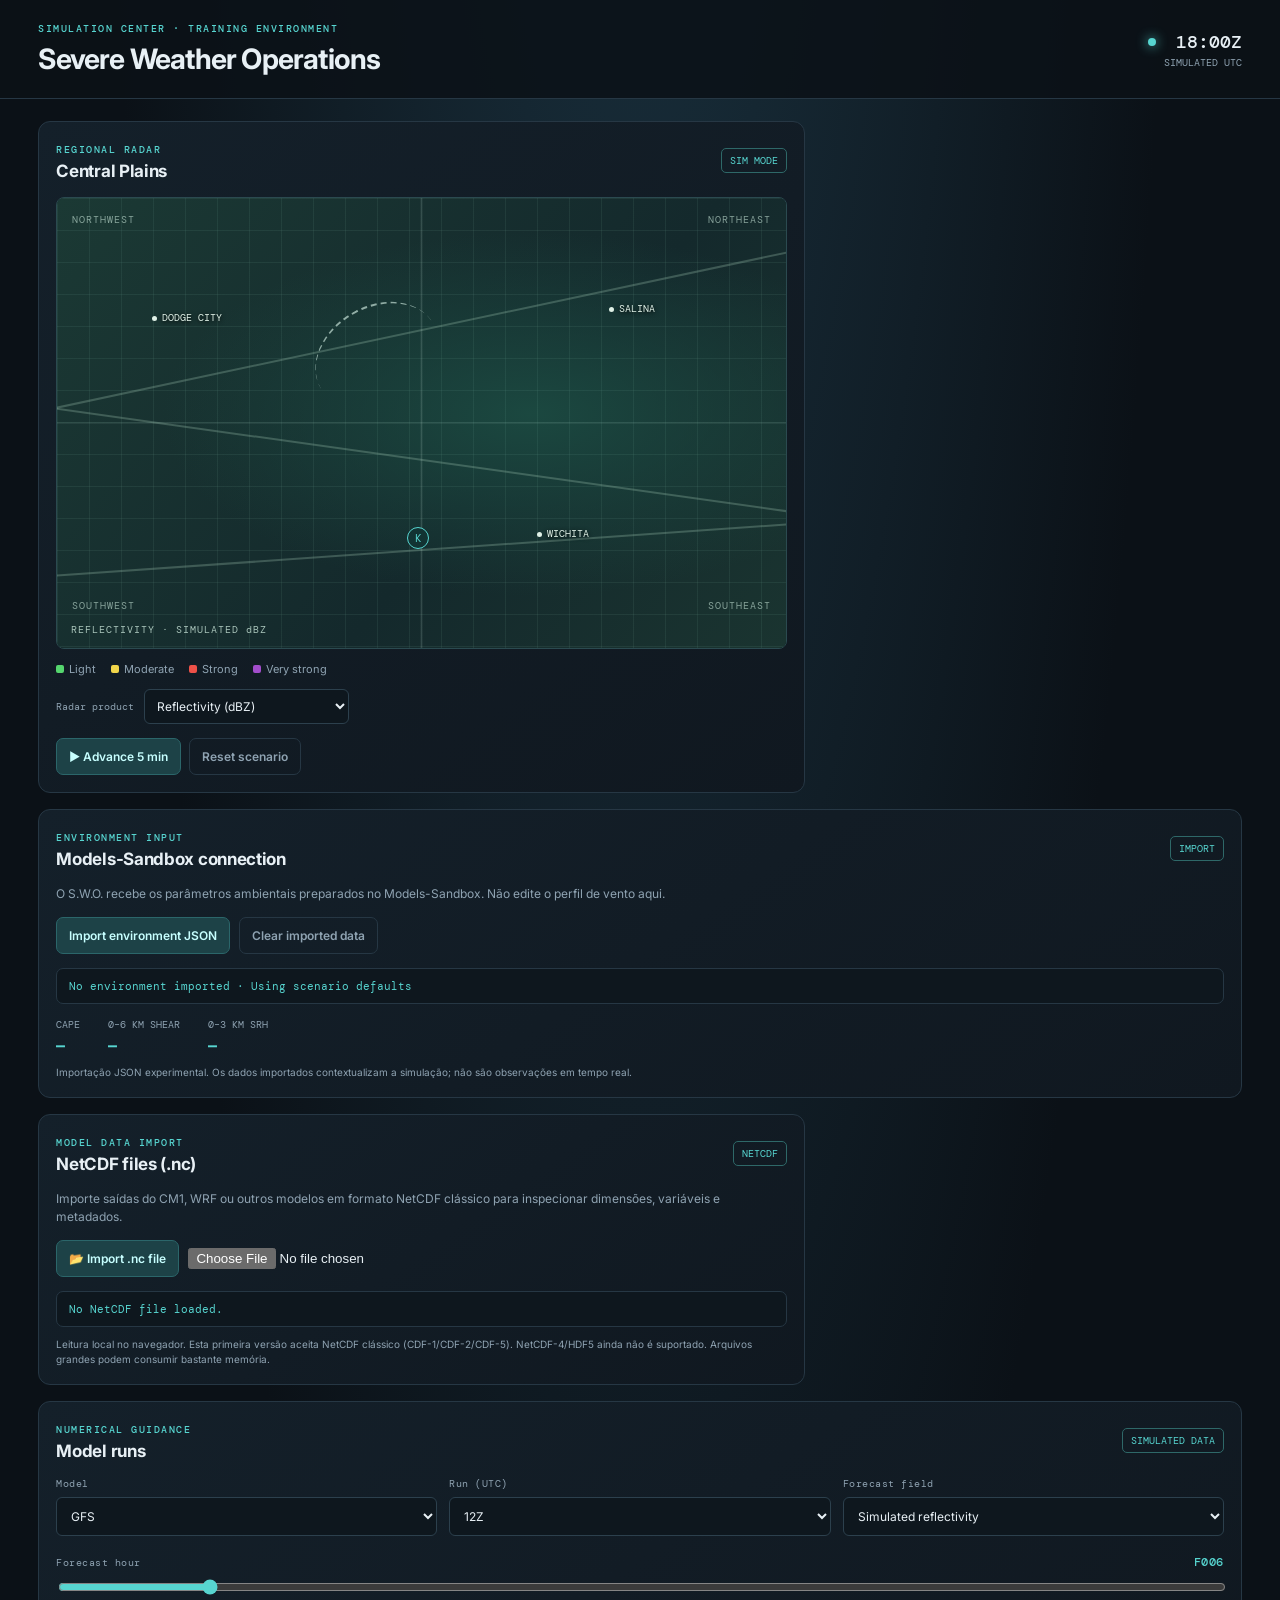
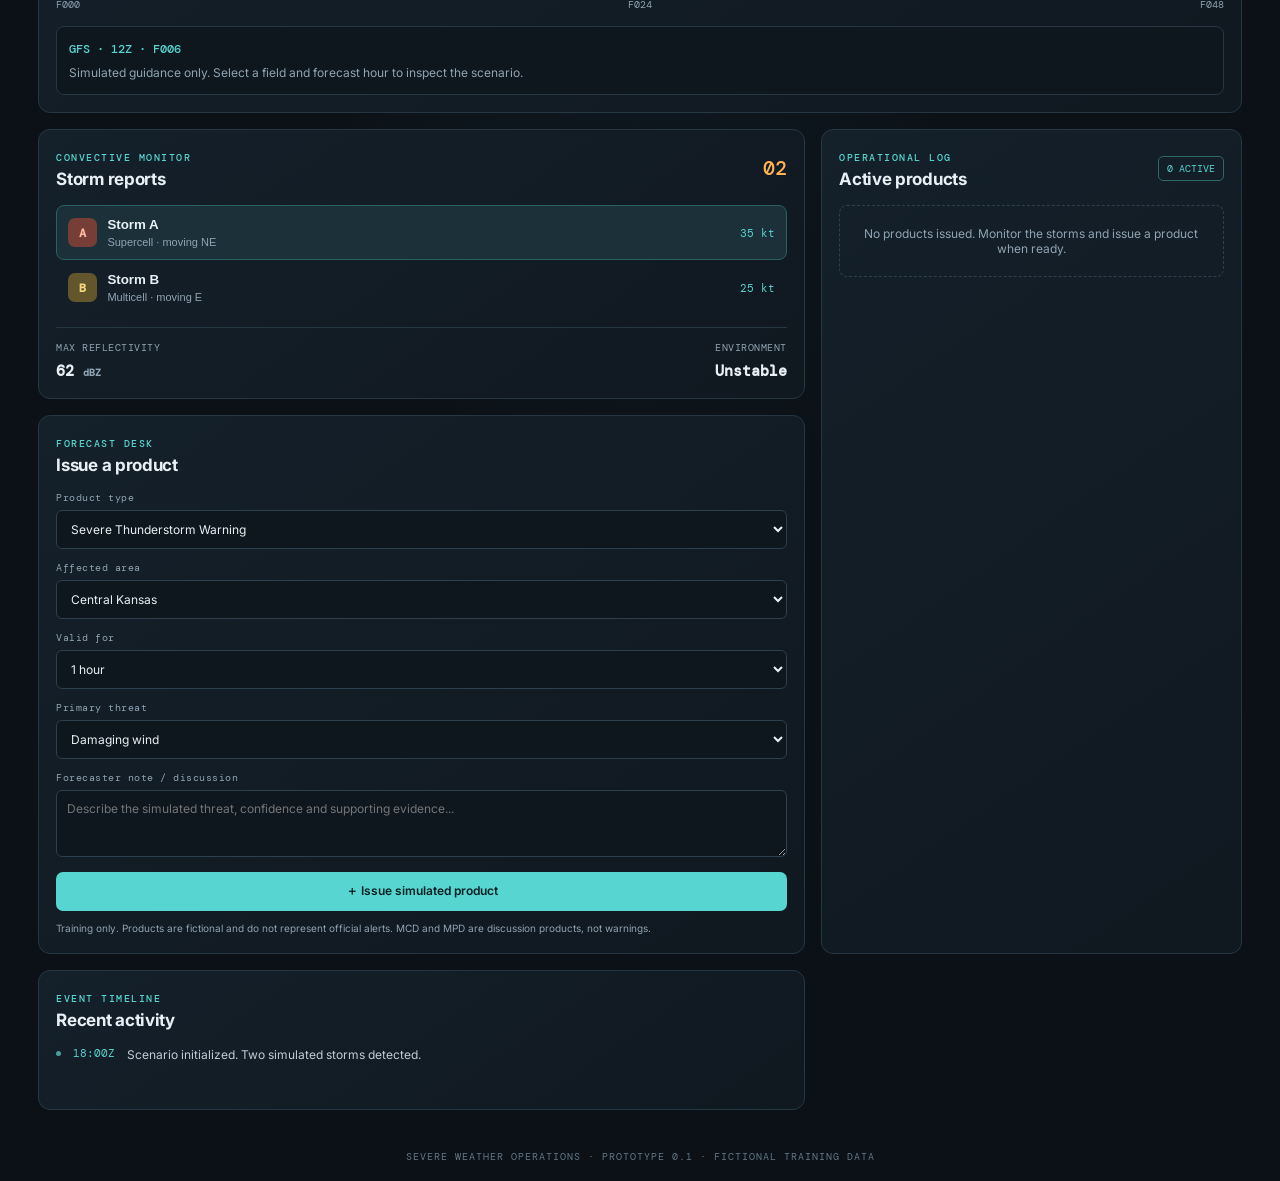
==== commit fc970088: "Add NetCDF import panel" ====
--- a/frontend/index.html
+++ b/frontend/index.html
@@ -32,6 +32,14 @@
       <div class="radar-toolbar"><label for="radar-mode">Radar product</label><select id="radar-mode"><option value="reflectivity">Reflectivity (dBZ)</option><option value="velocity">Storm-relative velocity (SRV)</option></select></div><div class="map-controls"><button id="advance-btn" class="button secondary">▶ Advance 5 min</button><button id="reset-btn" class="button ghost">Reset scenario</button></div>
     </section>
     <section class="panel environment-panel"><div class="panel-head"><div><span class="eyebrow">ENVIRONMENT INPUT</span><h2>Models-Sandbox connection</h2></div><span class="pill">IMPORT</span></div><p class="wind-intro">O S.W.O. recebe os parâmetros ambientais preparados no Models-Sandbox. Não edite o perfil de vento aqui.</p><div class="environment-actions"><label class="button secondary" for="environment-file">Import environment JSON</label><input id="environment-file" type="file" accept=".json,application/json"><button id="clear-environment" class="button ghost" type="button">Clear imported data</button></div><div id="environment-status" class="environment-status">No environment imported · Using scenario defaults</div><div class="environment-metrics"><div><small>CAPE</small><strong id="env-cape">—</strong></div><div><small>0–6 KM SHEAR</small><strong id="env-shear">—</strong></div><div><small>0–3 KM SRH</small><strong id="env-srh">—</strong></div></div><p class="fine-print">Importação JSON experimental. Os dados importados contextualizam a simulação; não são observações em tempo real.</p></section>
+    <section class="panel nc-panel">
+      <div class="panel-head"><div><span class="eyebrow">MODEL DATA IMPORT</span><h2>NetCDF files (.nc)</h2></div><span class="pill">NETCDF</span></div>
+      <p class="wind-intro">Importe saídas do CM1, WRF ou outros modelos em formato NetCDF clássico para inspecionar dimensões, variáveis e metadados.</p>
+      <div class="environment-actions"><label class="button secondary" for="netcdf-file">📂 Import .nc file</label><input id="netcdf-file" type="file" accept=".nc,application/octet-stream"></div>
+      <div id="netcdf-status" class="environment-status" role="status">No NetCDF file loaded.</div>
+      <div id="netcdf-details" class="model-summary" hidden></div>
+      <p class="fine-print">Leitura local no navegador. Esta primeira versão aceita NetCDF clássico (CDF-1/CDF-2/CDF-5). NetCDF-4/HDF5 ainda não é suportado. Arquivos grandes podem consumir bastante memória.</p>
+    </section>
     <section class="panel model-panel">
       <div class="panel-head"><div><span class="eyebrow">NUMERICAL GUIDANCE</span><h2>Model runs</h2></div><span class="pill">SIMULATED DATA</span></div>
       <div class="model-controls">
@@ -62,6 +70,12 @@
           <label for="wind-speed">Wind gust (mph)</label><input id="wind-speed" type="number" min="0" max="250" step="1" placeholder="e.g. 60">
           <p class="fine-print">Enter the expected or observed maximum hail size and wind gust for this product.</p>
         </div>
+        <div id="rainfall-parameters" class="rainfall-parameters" hidden>
+          <div class="parameter-heading">Rainfall amounts · inches</div>
+          <label for="rain-before">Rainfall before alert (in)</label><input id="rain-before" type="number" min="0" max="100" step="0.01" placeholder="e.g. 2.50">
+          <label for="rain-forecast">Additional rainfall expected during alert (in)</label><input id="rain-forecast" type="number" min="0.01" max="100" step="0.01" placeholder="e.g. 3.00">
+          <p class="fine-print">Enter the amount already received before issuance and the additional amount expected through the product's expiration time.</p>
+        </div>
         <label for="product-threat">Primary threat</label><select id="product-threat"><option>Damaging wind</option><option>Large hail</option><option>Tornado</option><option>Flash flooding</option><option>Heavy rainfall</option><option>Multiple hazards</option><option>Situational awareness</option></select>
         <label for="product-text">Forecaster note / discussion</label><textarea id="product-text" rows="3" placeholder="Describe the simulated threat, confidence and supporting evidence..."></textarea>
         <button id="issue-btn" class="button primary">＋ Issue simulated product</button>
--- a/frontend/css/style.css
+++ b/frontend/css/style.css
@@ -602,3 +602,15 @@
 .product-actions button { font:10px Inter,sans-serif; }
 .products-panel optgroup { color:var(--cyan); }
 @media(max-width:600px) { .environment-metrics { gap:14px; } .product-actions { gap:6px; } }
+
+.severe-parameters { margin-top:12px; padding:12px; border:1px solid #38535e; border-radius:8px; background:#0e171e; }
+.severe-parameters[hidden] { display:none; }
+.severe-parameters .parameter-heading { margin-bottom:10px; color:var(--cyan); font:11px 'DM Mono',monospace; text-transform:uppercase; letter-spacing:.8px; }
+.severe-parameters label { display:block; margin:10px 0 6px; color:var(--muted); font:10px 'DM Mono',monospace; }
+.severe-parameters input { width:100%; padding:10px; border:1px solid #2c404d; border-radius:6px; background:#121c25; color:var(--text); font:13px Inter,sans-serif; }
+
+.rainfall-parameters { margin-top:12px; padding:12px; border:1px solid #38535e; border-radius:8px; background:#0e171e; }
+.rainfall-parameters[hidden] { display:none; }
+.rainfall-parameters .parameter-heading { margin-bottom:10px; color:var(--cyan); font:11px 'DM Mono',monospace; text-transform:uppercase; letter-spacing:.8px; }
+.rainfall-parameters label { display:block; margin:10px 0 6px; color:var(--muted); font:10px 'DM Mono',monospace; }
+.rainfall-parameters input { width:100%; padding:10px; border:1px solid #2c404d; border-radius:6px; background:#121c25; color:var(--text); font:13px Inter,sans-serif; }
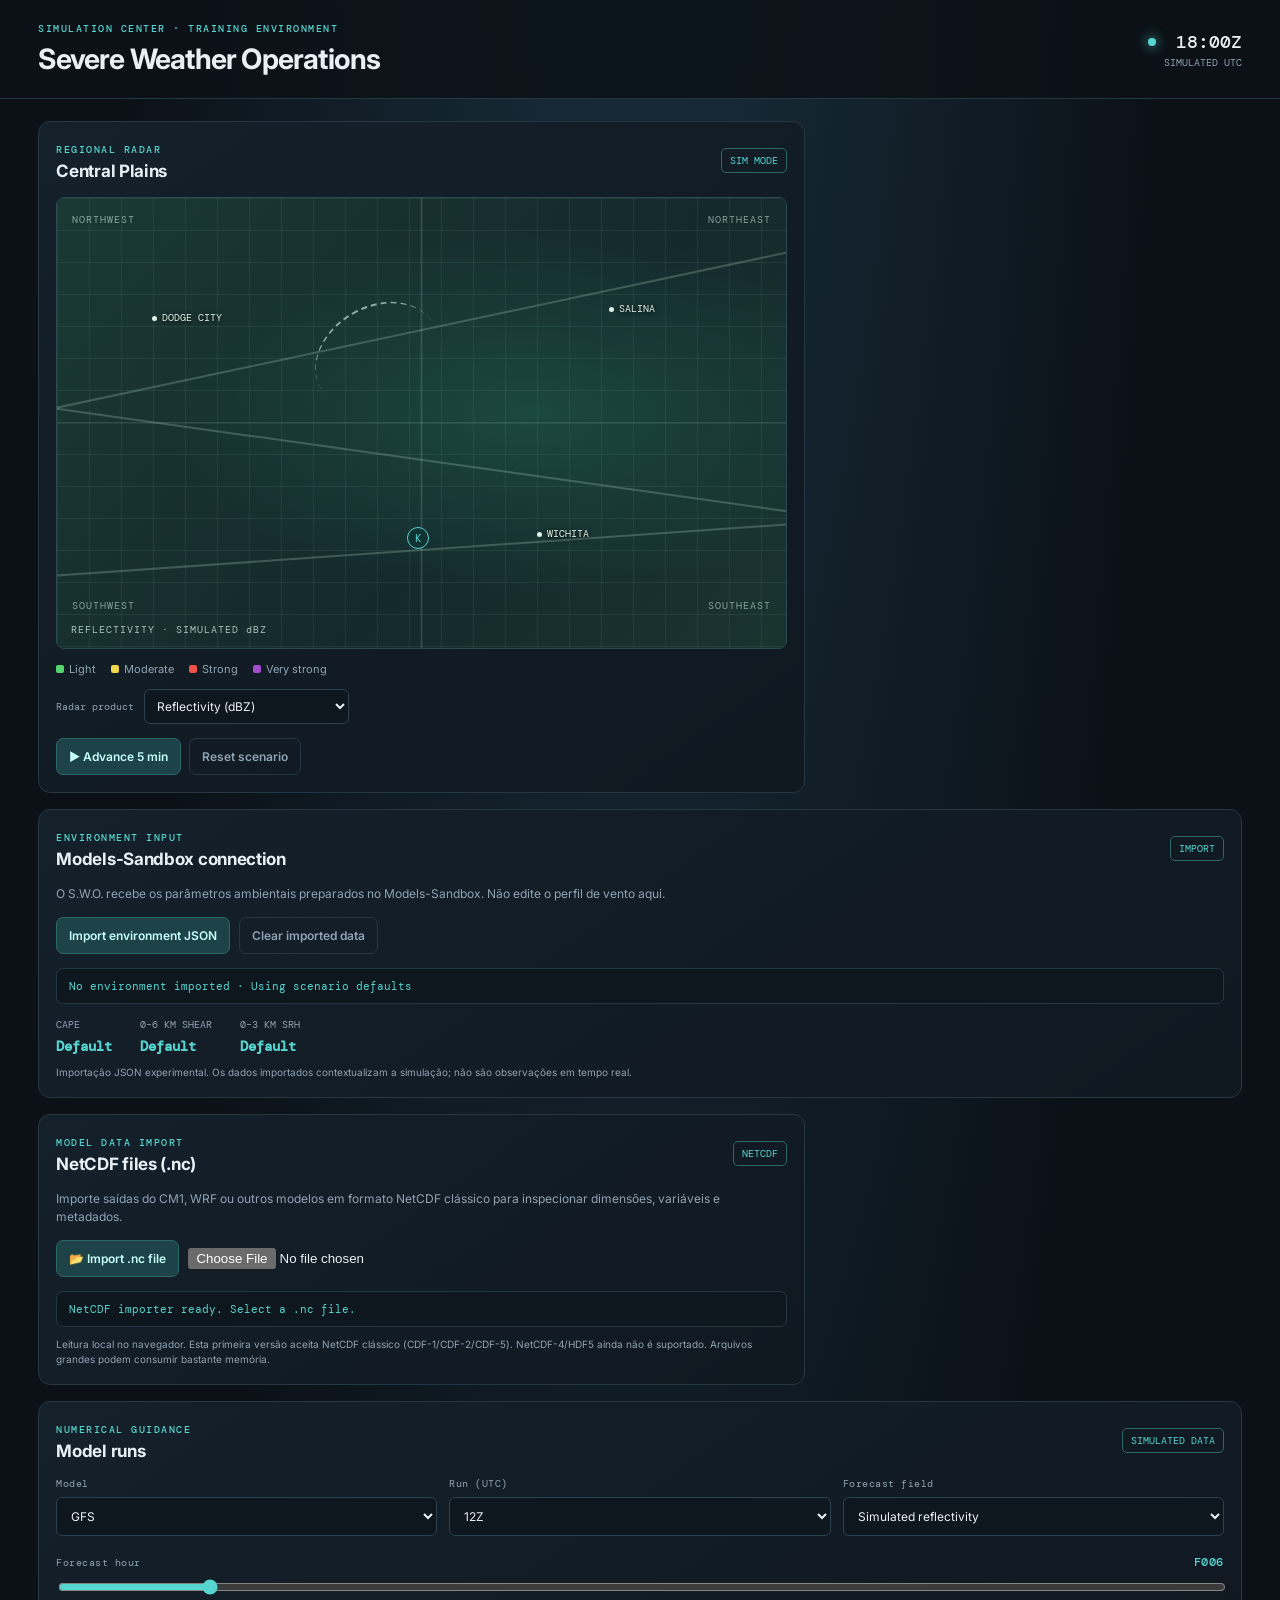
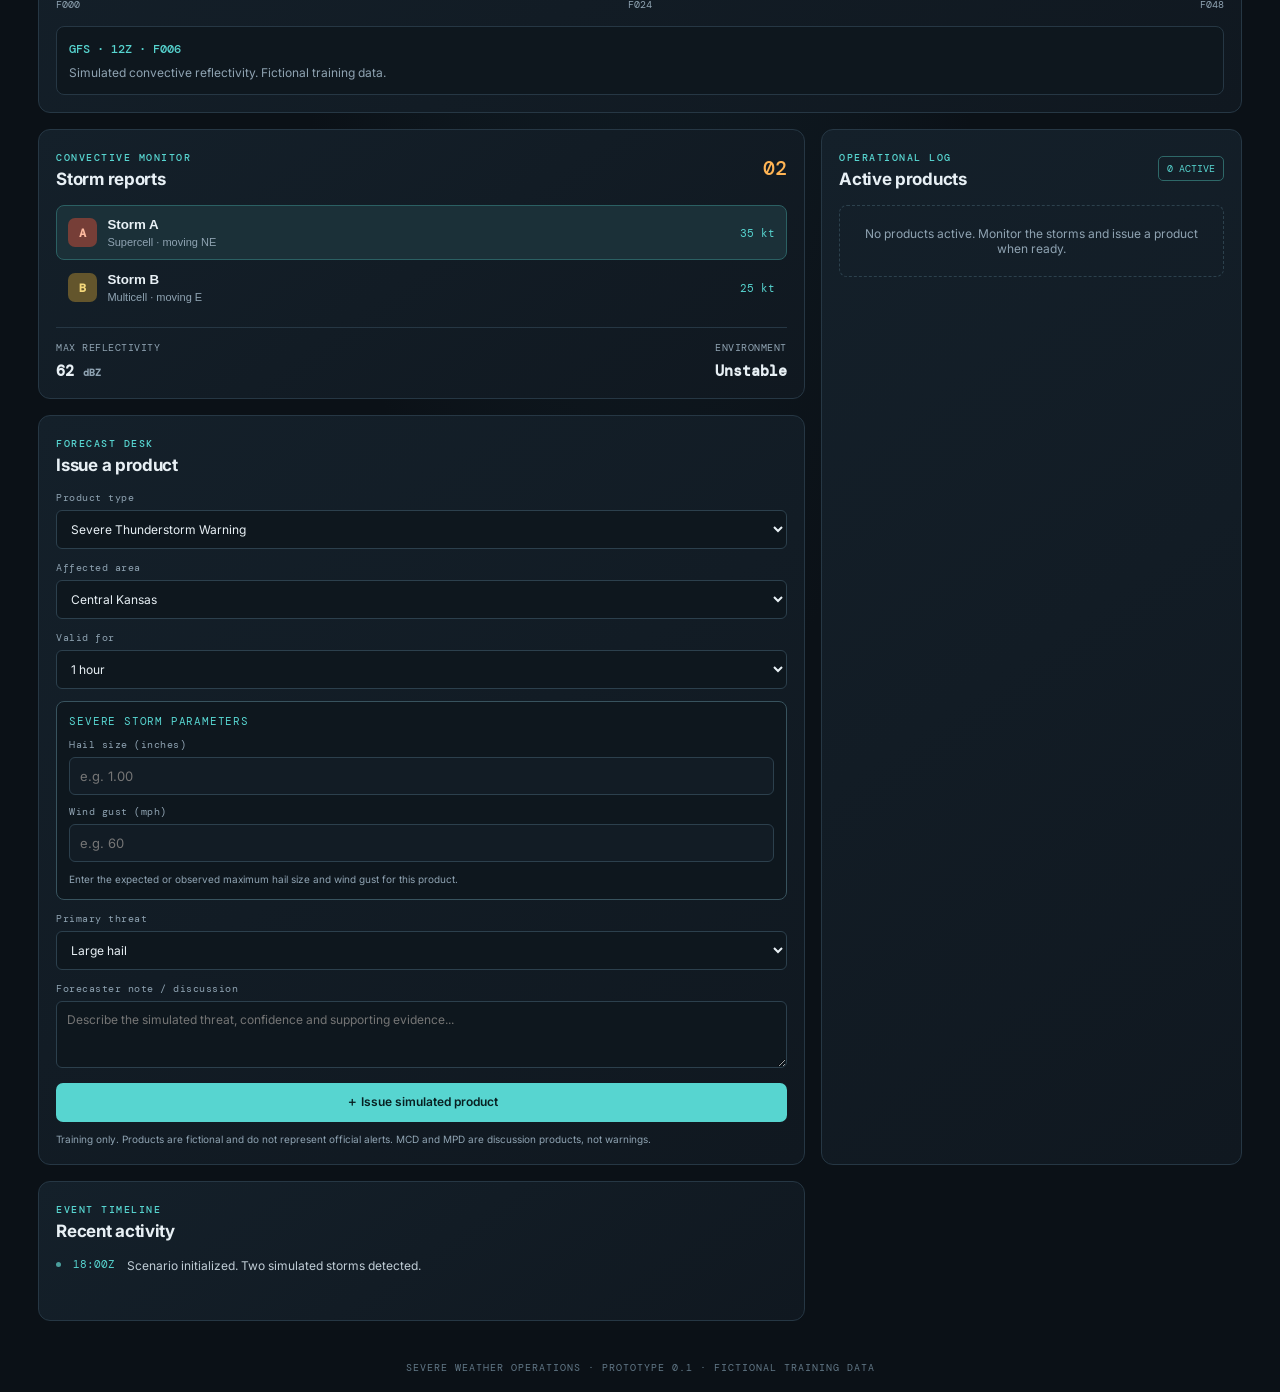
==== commit 9c31c903: "Load NetCDF importer independently from app modules" ====
--- a/frontend/index.html
+++ b/frontend/index.html
@@ -86,6 +86,8 @@
     <section class="panel log-panel"><div class="panel-head"><div><span class="eyebrow">EVENT TIMELINE</span><h2>Recent activity</h2></div></div><ol id="event-log" class="event-log"><li><time>18:00Z</time><span>Scenario initialized. Two simulated storms detected.</span></li></ol></section>
   </main>
   <footer>SEVERE WEATHER OPERATIONS · PROTOTYPE 0.1 · FICTIONAL TRAINING DATA</footer>
-  <script type="module" src="js/app.js"></script>
+  <script type="module" src="js/main.js"></script>
+  <script type="module" src="js/radar.js"></script>
+  <script type="module" src="js/netcdf.js"></script>
 </body>
 </html>
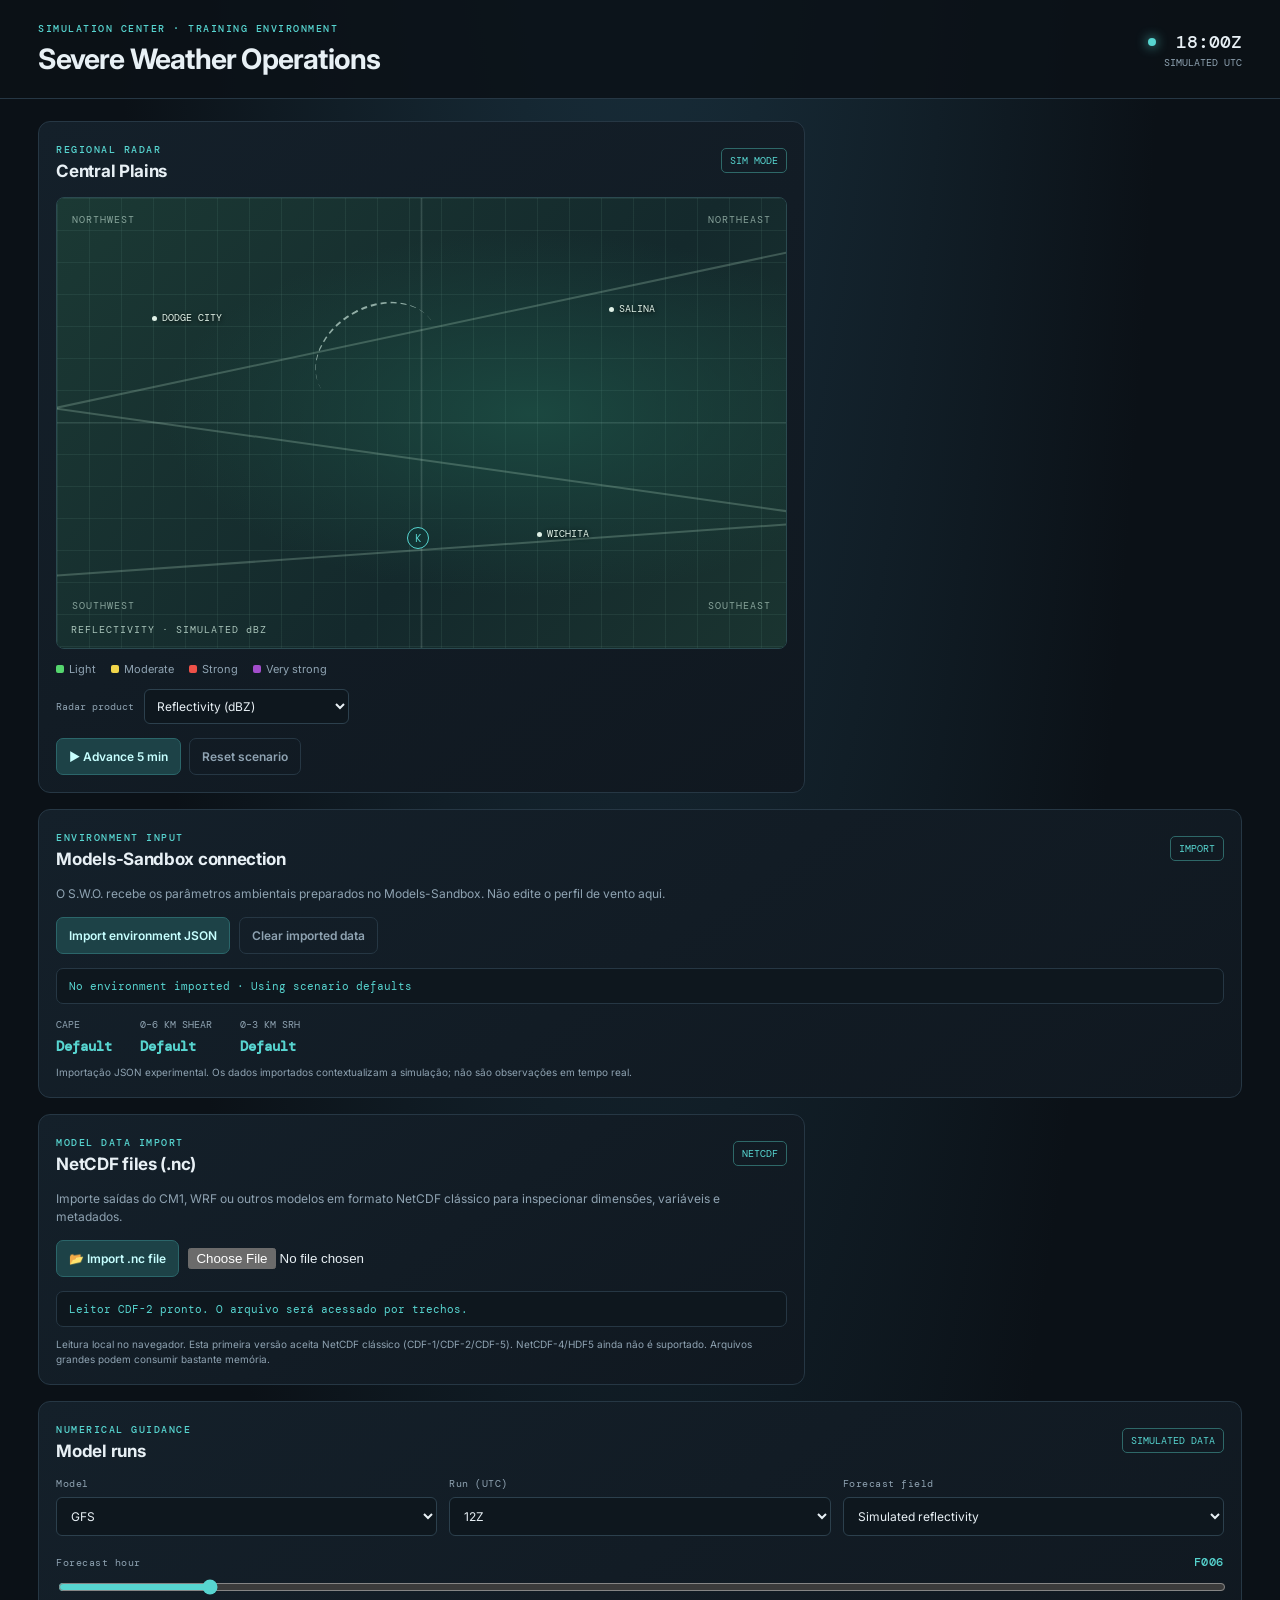
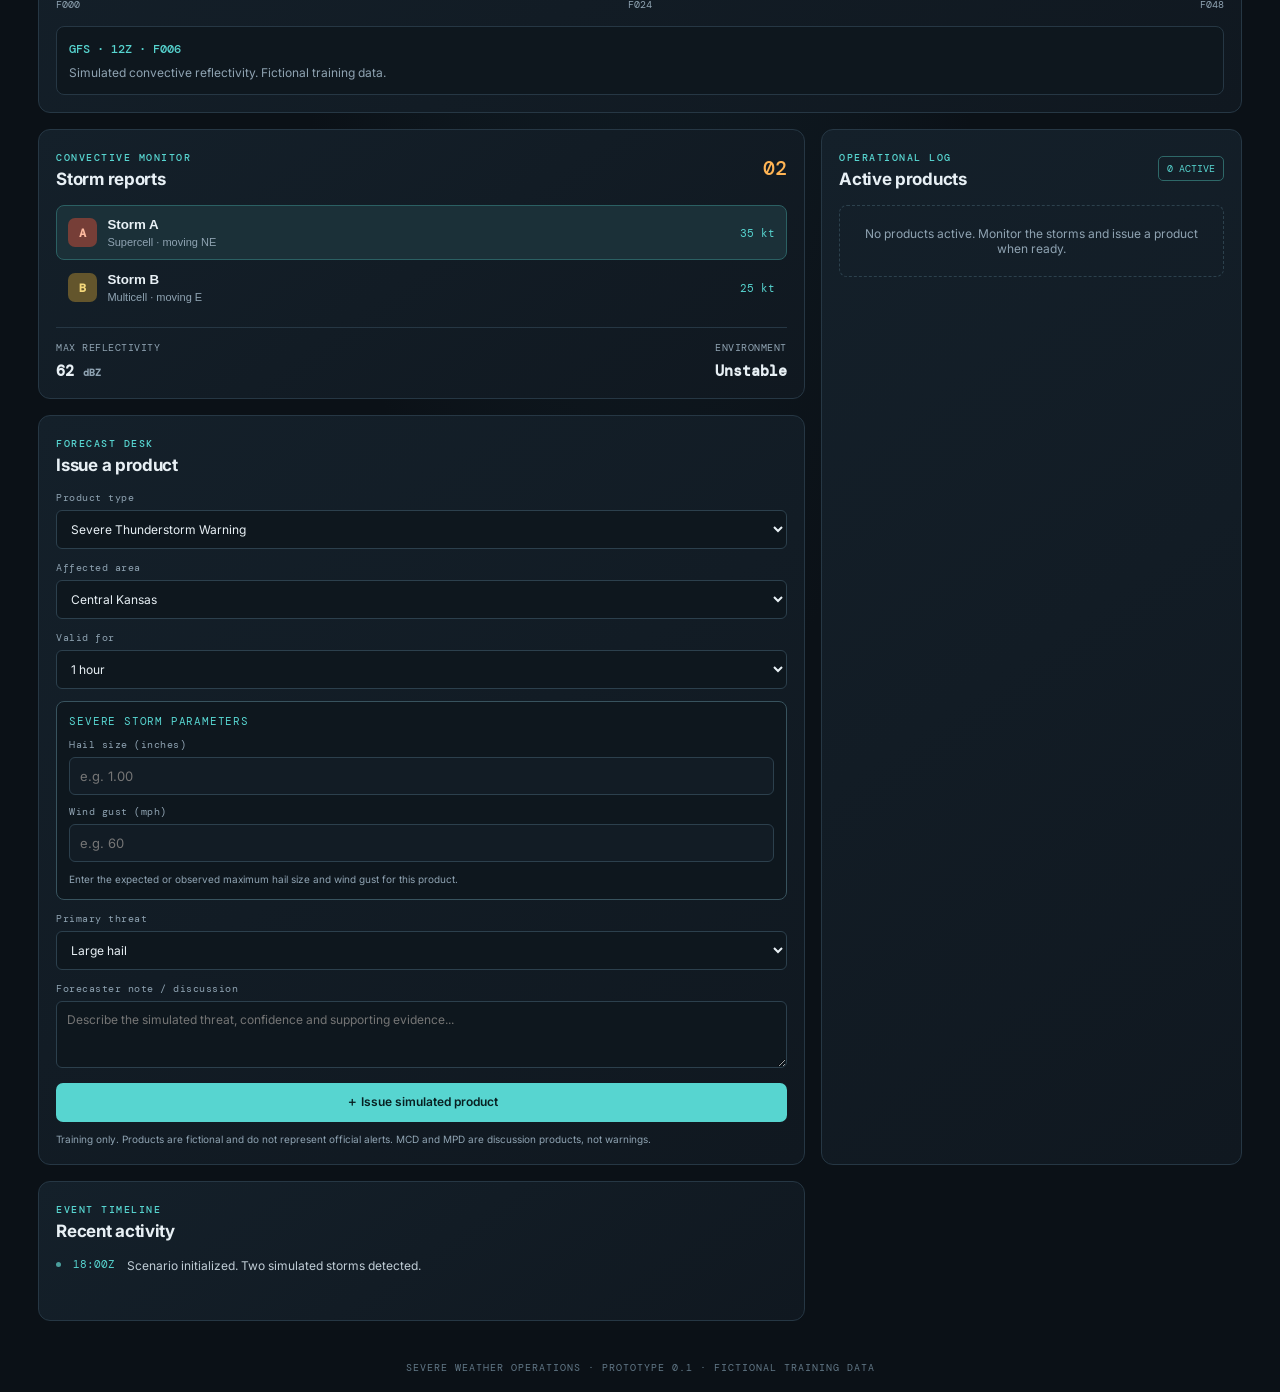
==== commit 5ff510a9: "Bust cached NetCDF importer and update initial status" ====
--- a/frontend/index.html
+++ b/frontend/index.html
@@ -36,7 +36,7 @@
       <div class="panel-head"><div><span class="eyebrow">MODEL DATA IMPORT</span><h2>NetCDF files (.nc)</h2></div><span class="pill">NETCDF</span></div>
       <p class="wind-intro">Importe saídas do CM1, WRF ou outros modelos em formato NetCDF clássico para inspecionar dimensões, variáveis e metadados.</p>
       <div class="environment-actions"><label class="button secondary" for="netcdf-file">📂 Import .nc file</label><input id="netcdf-file" type="file" accept=".nc,application/octet-stream"></div>
-      <div id="netcdf-status" class="environment-status" role="status">No NetCDF file loaded.</div>
+      <div id="netcdf-status" class="environment-status" role="status">NetCDF CDF-2 reader v2 ready. Select a .nc file.</div>
       <div id="netcdf-details" class="model-summary" hidden></div>
       <p class="fine-print">Leitura local no navegador. Esta primeira versão aceita NetCDF clássico (CDF-1/CDF-2/CDF-5). NetCDF-4/HDF5 ainda não é suportado. Arquivos grandes podem consumir bastante memória.</p>
     </section>
@@ -88,6 +88,6 @@
   <footer>SEVERE WEATHER OPERATIONS · PROTOTYPE 0.1 · FICTIONAL TRAINING DATA</footer>
   <script type="module" src="js/main.js"></script>
   <script type="module" src="js/radar.js"></script>
-  <script type="module" src="js/netcdf.js"></script>
+  <script type="module" src="js/netcdf.js?v=86ea6c5"></script>
 </body>
 </html>
